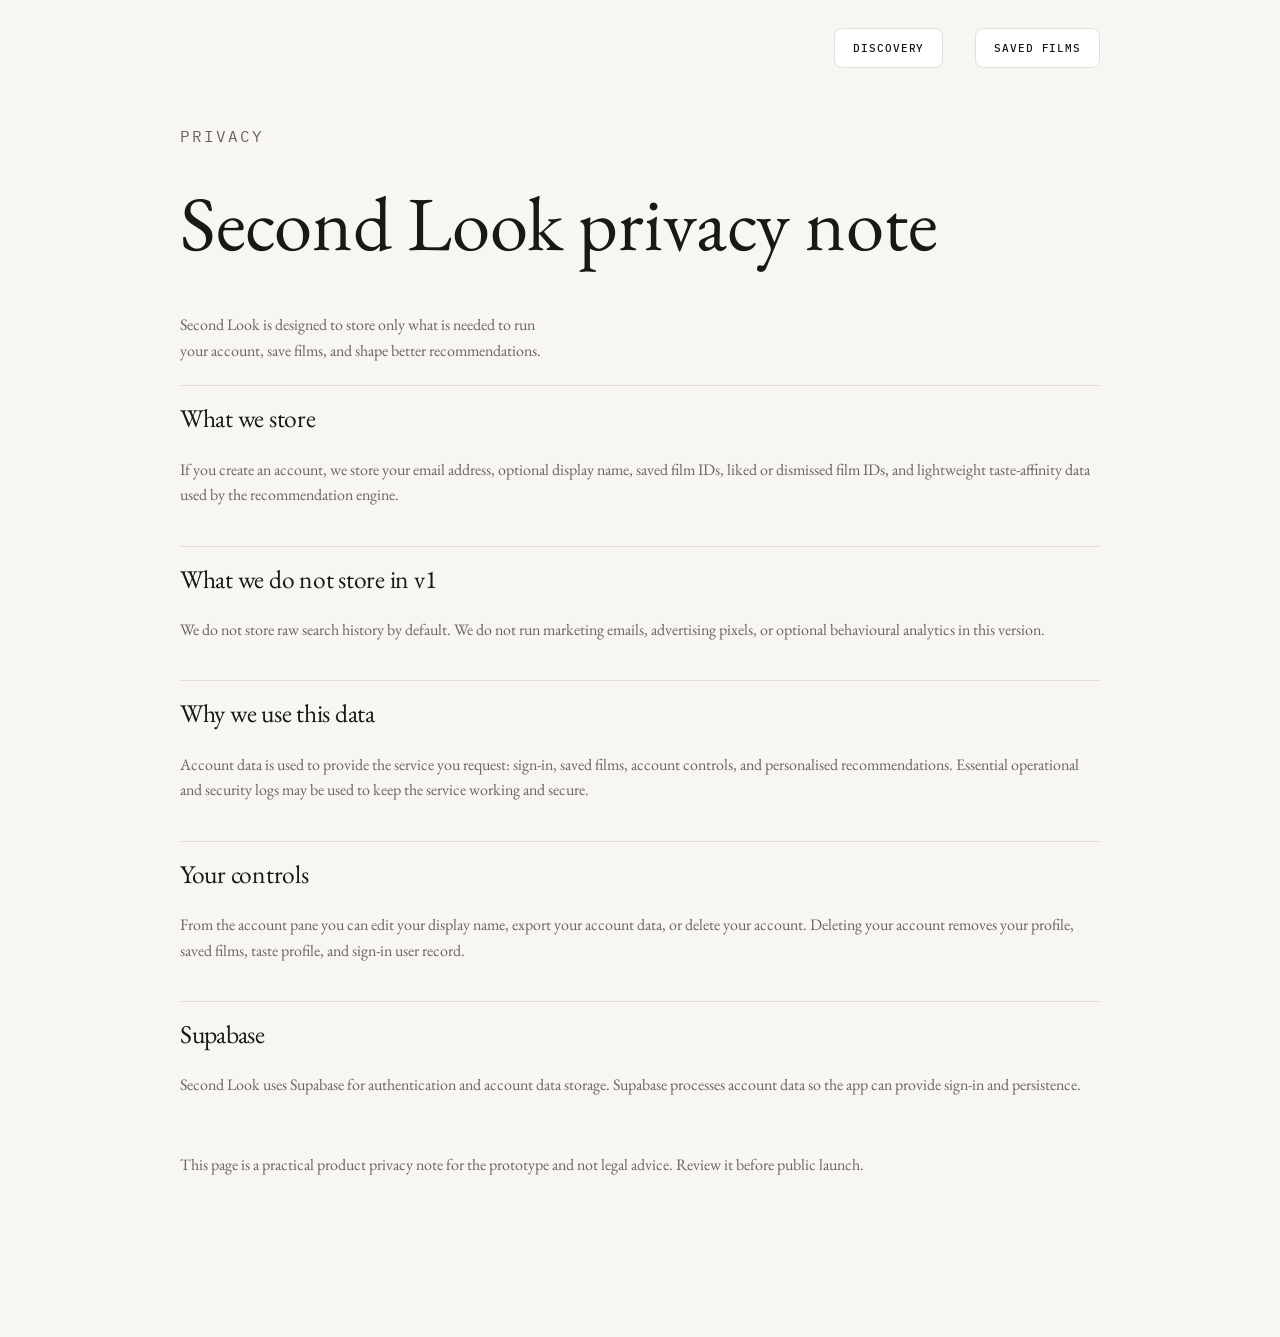
==== privacy.html @ 95a9d786 "Strengthen hero title contrast over dark rotating stills (Codex #12 P2) Dark stills (e.g. akira_1280" ====
<!DOCTYPE html>
<html lang="en">
  <head>
    <meta charset="UTF-8" />
    <meta name="viewport" content="width=device-width, initial-scale=1.0" />
    <title>Privacy | Second Look</title>
    <link rel="preconnect" href="https://fonts.googleapis.com" />
    <link rel="preconnect" href="https://fonts.gstatic.com" crossorigin />
    <link
      href="https://fonts.googleapis.com/css2?family=EB+Garamond:ital,wght@0,400;0,500;1,400&family=IBM+Plex+Mono:wght@400;500;600&display=swap"
      rel="stylesheet"
    />
    <link rel="stylesheet" href="./styles.css?v=53" />
  </head>
  <body class="privacy-page">
    <div class="page-shell privacy-page-shell">
      <nav class="app-topbar" aria-label="Navigation">
        <a class="privacy-link" href="./index.html">Discovery</a>
        <a class="privacy-link" href="./saved.html">Saved films</a>
      </nav>

      <main class="card privacy-card">
        <p class="eyebrow">Privacy</p>
        <h1>Second Look privacy note</h1>
        <p class="hero-text">
          Second Look is designed to store only what is needed to run your account, save films, and shape better recommendations.
        </p>

        <section>
          <h2>What we store</h2>
          <p>
            If you create an account, we store your email address, optional display name, saved film IDs, liked or dismissed film IDs, and lightweight taste-affinity data used by the recommendation engine.
          </p>
        </section>

        <section>
          <h2>What we do not store in v1</h2>
          <p>
            We do not store raw search history by default. We do not run marketing emails, advertising pixels, or optional behavioural analytics in this version.
          </p>
        </section>

        <section>
          <h2>Why we use this data</h2>
          <p>
            Account data is used to provide the service you request: sign-in, saved films, account controls, and personalised recommendations. Essential operational and security logs may be used to keep the service working and secure.
          </p>
        </section>

        <section>
          <h2>Your controls</h2>
          <p>
            From the account pane you can edit your display name, export your account data, or delete your account. Deleting your account removes your profile, saved films, taste profile, and sign-in user record.
          </p>
        </section>

        <section>
          <h2>Supabase</h2>
          <p>
            Second Look uses Supabase for authentication and account data storage. Supabase processes account data so the app can provide sign-in and persistence.
          </p>
        </section>

        <p class="account-privacy-copy">
          This page is a practical product privacy note for the prototype and not legal advice. Review it before public launch.
        </p>
      </main>
    </div>
  </body>
</html>
---- styles.css ----
/* EB Garamond + IBM Plex Mono are loaded via <link> in each page <head>. */

/* Design system — editorial, image-led, print restraint (see DESIGN.md).
   The film image is the design; UI chrome is quiet scaffolding. */
:root {
  --bg: #f8f6f2;            /* warm off-white */
  --panel: #f8f6f2;         /* flattened toward bg — avoid card-in-card */
  --panel-dark: #1a1814;    /* dark typographic (no-poster) cards */
  --paper: #ffffff;         /* elevated surface, used sparingly */
  --surface: #ffffff;
  --ink: #1a1814;           /* near-black, warm undertone */
  --text: #6b6560;          /* secondary labels, descriptions */
  --muted: #9b928a;         /* mono metadata: director, year, runtime */
  --line: #e4e0d9;          /* hairline dividers only */
  --border: #e4e0d9;
  --accent: #1a1814;        /* no colour accent — posters are the palette */
  --accent-soft: #f1efea;
  --save: #1a1814;
  --save-soft: #f1efea;
  --save-ink: #1a1814;
  --display: "EB Garamond", Georgia, "Times New Roman", serif;
  --body: "EB Garamond", Georgia, "Times New Roman", serif;
  --mono: "IBM Plex Mono", "SFMono-Regular", "Courier New", monospace;
  --radius-lg: 4px;
  --radius-md: 4px;
  --radius-pill: 0px;
  --radius-card: 4px;
  --radius-input: 2px;
  --control-height: 46px;
  --control-height-compact: 38px;
  --control-padding-x: 18px;
  --space-xs: 8px;
  --space-sm: 16px;
  --space-md: 32px;
  --space-lg: 64px;
  --space-xl: 120px;
  --max-width: 1080px;
  --card-gap: 24px;
}

* {
  box-sizing: border-box;
}

html {
  scroll-behavior: smooth;
}

body {
  margin: 0;
  min-height: 100vh;
  font-family: var(--body);
  color: var(--ink);
  background: var(--bg);
  overflow-x: hidden;
}

a,
button,
input {
  font: inherit;
}

a,
button,
h1,
h2,
h3,
p,
.card-title,
.match-meta {
  overflow-wrap: anywhere;
}

button {
  cursor: pointer;
}

.page-shell {
  width: min(1440px, calc(100% - 48px));
  margin: 0 auto;
  padding: 20px 0 44px;
}

.app-topbar {
  display: flex;
  justify-content: flex-end;
  gap: 10px;
  align-items: center;
  margin-bottom: 14px;
}

.account-button,
.privacy-link {
  display: inline-flex;
  min-height: var(--control-height);
  align-items: center;
  justify-content: center;
  padding: 0 var(--control-padding-x);
  border: 1px solid var(--line);
  border-radius: var(--radius-pill);
  background: var(--paper);
  color: var(--ink);
  font-size: 0.84rem;
  font-weight: 800;
  line-height: 1;
  text-decoration: none;
}

.privacy-link {
  width: auto;
}

.account-button:hover,
.privacy-link:hover,
.account-button.is-authenticated {
  border-color: var(--accent);
  color: var(--accent);
}

.account-button:disabled,
button:disabled,
input:disabled {
  cursor: not-allowed;
  opacity: 0.58;
}

.onboarding-overlay,
.account-overlay {
  position: fixed;
  inset: 0;
  z-index: 30;
}

.account-overlay {
  z-index: 40;
}

.onboarding-backdrop,
.account-modal-backdrop {
  position: absolute;
  inset: 0;
  background: rgba(20, 20, 20, 0.35);
}

.onboarding-dialog,
.account-auth-dialog,
.account-pane {
  position: absolute;
  border: 1px solid var(--line);
  background: var(--panel);
  box-shadow: 0 24px 80px rgba(20, 20, 20, 0.22);
}

.onboarding-dialog {
  top: 50%;
  left: 50%;
  width: min(560px, calc(100% - 32px));
  transform: translate(-50%, -50%);
  padding: 28px;
  border-radius: var(--radius-lg);
}

.onboarding-dialog h2,
.account-auth-dialog h2,
.privacy-card h1 {
  margin: 0;
  font-size: clamp(2.4rem, 6vw, 4.8rem);
  line-height: 0.92;
  letter-spacing: 0;
}

.account-pane h2 {
  margin: 0;
  max-width: 100%;
  font-size: clamp(1.8rem, 7vw, 2.8rem);
  line-height: 1;
  letter-spacing: 0;
  overflow-wrap: anywhere;
}

.onboarding-dialog p,
.account-copy,
.account-pane__head p,
.account-privacy-copy,
.account-import-card p,
.privacy-card p {
  color: var(--text);
  font-size: 1rem;
  line-height: 1.6;
}

.onboarding-actions,
.account-inline-actions {
  display: flex;
  flex-wrap: wrap;
  gap: 12px;
  align-items: center;
  margin-top: 20px;
}

.overlay-close-button {
  position: absolute;
  top: 14px;
  right: 14px;
  display: grid;
  width: 38px;
  height: 38px;
  place-items: center;
  border: 1px solid var(--line);
  border-radius: 50%;
  background: var(--paper);
  color: var(--ink);
  font-size: 1.25rem;
  line-height: 1;
}

.account-auth-dialog {
  top: 50%;
  left: 50%;
  width: min(480px, calc(100% - 32px));
  transform: translate(-50%, -50%);
  padding: 28px;
  border-radius: var(--radius-lg);
}

.account-pane {
  top: 0;
  right: 0;
  display: flex;
  flex-direction: column;
  gap: 18px;
  width: min(420px, 100%);
  height: 100%;
  padding: 30px;
  overflow-y: auto;
}

.account-pane__head {
  display: grid;
  gap: 8px;
  padding-right: 34px;
}

.account-pane__actions,
.account-form {
  display: grid;
  gap: 10px;
}

.account-form label {
  display: grid;
  gap: 8px;
  color: var(--muted);
  font-family: var(--mono);
  font-size: 0.68rem;
  font-weight: 700;
  letter-spacing: 0.14em;
  text-transform: uppercase;
}

.account-form .ghost-button,
.account-pane__actions .card-link-button {
  width: 100%;
  min-height: 48px;
  justify-content: center;
}

.account-notice,
.account-setup-note,
.account-import-card {
  margin: 0;
  padding: 14px 16px;
  border: 1px solid var(--line);
  background: var(--paper);
  color: var(--text);
  line-height: 1.5;
}

.account-notice-error {
  border-color: #9f4527;
  color: #7a2414;
}

.danger-button {
  border-color: #9f4527;
  color: #7a2414;
}

.privacy-page-shell {
  max-width: 920px;
}

.privacy-card {
  display: grid;
  gap: 22px;
  background: var(--panel);
}

.privacy-card section {
  display: grid;
  gap: 8px;
  padding-top: 18px;
  border-top: 1px solid var(--line);
}

.privacy-card h2 {
  margin: 0;
  font-size: clamp(1.4rem, 2vw, 2rem);
}

.saved-page-shell {
  display: flex;
  flex-direction: column;
  gap: 18px;
}

.saved-page-header,
.saved-page-list-card {
  background: var(--panel);
}

.saved-page-header {
  display: flex;
  justify-content: space-between;
  gap: 24px;
  align-items: flex-start;
}

.saved-page .page-shell h1 {
  margin: 0;
  font-size: clamp(2.8rem, 8vw, 5.8rem);
}

.saved-page-header__copy {
  max-width: 58ch;
}

.saved-page-header__back {
  min-width: 180px;
  max-width: 220px;
}

.saved-page-main {
  display: block;
}

.saved-films-list-shell {
  min-height: 220px;
}

.saved-films-list {
  display: grid;
  gap: 12px;
}

.saved-film-row {
  border: 1px solid var(--line);
  background: var(--paper);
}

.saved-film-row__summary {
  display: flex;
  justify-content: space-between;
  gap: 18px;
  align-items: flex-start;
  padding: 16px 18px;
}

.saved-film-row__meta {
  min-width: 0;
}

.saved-film-row__title {
  font-size: clamp(1.15rem, 2vw, 1.5rem);
  line-height: 1;
}

.saved-film-row__subline {
  margin: 8px 0 0;
  color: var(--muted);
  font-family: var(--mono);
  font-size: 0.72rem;
  letter-spacing: 0.14em;
  text-transform: uppercase;
  line-height: 1.6;
}

.saved-film-row__actions {
  flex-shrink: 0;
  width: 160px;
}

.saved-film-row__toggle {
  min-height: 46px;
}

.saved-film-row__detail {
  display: grid;
  grid-template-columns: minmax(220px, 280px) minmax(0, 1fr);
  border-top: 1px solid var(--line);
}

.saved-film-row__detail .poster-block {
  aspect-ratio: auto;
  min-height: 100%;
}

.saved-film-row__detail .card-body {
  padding: 18px;
}

.saved-films-empty-state {
  display: grid;
  gap: 14px;
  text-align: left;
}

.saved-films-empty-state p {
  max-width: 40ch;
}

.saved-films-empty-state__link {
  max-width: 240px;
}

.text-button:hover {
  color: var(--accent);
}

.saved-sidebar-button {
  width: 100%;
  min-height: 46px;
}

.saved-sidebar-button.is-active {
  border-color: var(--accent);
  background: var(--accent-soft);
  color: var(--accent);
}

.saved-sidebar-summary {
  margin: 10px 0 0;
  color: var(--muted);
  font-size: 0.82rem;
  line-height: 1.6;
}

.hero {
  display: grid;
  grid-template-columns: minmax(0, 1.65fr) minmax(280px, 0.72fr);
  gap: 18px;
  align-items: stretch;
  margin: 0 0 18px;
}

.hero-copy,
.hero-panel,
.card,
.result-card,
.empty-state,
.search-result {
  border: 1px solid var(--line);
  border-radius: var(--radius-lg);
  box-shadow: none;
}

.hero-copy,
.hero-panel,
.card {
  background: var(--panel);
}

.hero-copy {
  display: flex;
  flex-direction: column;
  justify-content: space-between;
  min-height: 520px;
  padding: 28px;
  background:
    linear-gradient(180deg, rgba(236, 235, 230, 0.2), rgba(236, 235, 230, 0.88)),
    var(--hero-image, url("./assets/images/hero/header-film-still.jpg")),
    var(--panel);
  background-size: cover;
  background-position: center;
  background-repeat: no-repeat;
}

.eyebrow,
.panel-label,
.field-label,
.field-label-row,
.match-meta,
.expanded-stat-label,
.expanded-reason-label,
.criterion-subtitle,
.results-subtitle,
.section-heading p,
.empty-state p {
  font-family: var(--mono);
}

.eyebrow,
.panel-label {
  margin: 0 0 12px;
  font-size: 0.75rem;
  font-weight: 700;
  letter-spacing: 0.2em;
  text-transform: uppercase;
  color: var(--muted);
}

h1,
h2,
h3,
.card-title,
.empty-state h3 {
  margin: 0;
  font-family: var(--display);
  font-weight: 700;
  line-height: 0.9;
  letter-spacing: 0;
}

h1 {
  display: flex;
  flex-direction: column;
  gap: 0.02em;
  margin: 16px 0 0;
  font-size: clamp(5.2rem, 12vw, 11rem);
  text-transform: none;
}

.hero-indent {
  margin-left: 17vw;
  color: var(--ink);
}

.hero-text {
  max-width: 50ch;
  margin: 24px 0 0;
  font-size: 1.125rem;
  font-weight: 400;
  line-height: 1.5;
  color: var(--text);
}

.hero-links {
  display: flex;
  gap: 14px;
  margin-top: 28px;
  flex-wrap: wrap;
}

.hero-link {
  display: flex;
  flex-direction: column;
  gap: 6px;
  flex: 1 1 240px;
  min-width: 220px;
  padding: 16px 18px;
  border: 1px solid #ffffff;
  border-radius: 18px;
  background: #ffffff;
  color: #111111;
  text-decoration: none;
  transition:
    background-color 0.25s ease,
    border-color 0.25s ease,
    transform 0.25s ease;
}

.hero-link:hover {
  background: #f2f2f2;
  border-color: #f2f2f2;
  transform: translateY(-2px);
}

.hero-link__title {
  font-family: var(--display, var(--body));
  font-size: 1.02rem;
  font-weight: 700;
  letter-spacing: -0.01em;
  color: #111111;
}

.hero-link__hint {
  font-size: 0.82rem;
  line-height: 1.4;
  color: rgba(17, 17, 17, 0.66);
}

.browse-search {
  margin-bottom: 16px;
}

.browse-search__input {
  width: 100%;
  padding: 8px 12px;
  border: 1px solid var(--line);
  border-radius: var(--radius-pill);
  background: var(--paper);
  color: var(--ink);
  font-size: 0.9rem;
  font-family: var(--body);
  box-sizing: border-box;
}

.browse-search__input:focus {
  outline: none;
  border-color: var(--accent);
}

.hero-panel {
  display: flex;
  flex-direction: column;
  justify-content: space-between;
  padding: 24px;
  background: var(--panel-dark);
  border-color: var(--panel-dark);
  color: #ffffff;
}

.hero-panel .panel-label {
  color: rgba(255, 255, 255, 0.72);
}

.rotating-film-quote {
  margin: 0;
  max-width: 20ch;
  font-family: var(--body);
  font-size: 22px;
  font-weight: 300;
  line-height: 1.25;
  letter-spacing: 0;
  color: rgba(255, 255, 255, 0.9);
  opacity: 0;
  transition: opacity 1.2s linear;
}

.rotating-film-quote.is-visible {
  opacity: 1;
}

.quote-text,
.quote-film,
.quote-credit {
  display: block;
}

.quote-text {
  font-size: clamp(1.3rem, 2.2vw, 2.1rem);
  line-height: 1.15;
  letter-spacing: 0;
}

.quote-film {
  margin-top: 18px;
  font-size: 0.92rem;
  font-weight: 500;
  letter-spacing: 0;
  color: rgba(255, 255, 255, 0.92);
}

.quote-credit {
  margin-top: 4px;
  font-family: var(--mono);
  font-size: 0.72rem;
  font-weight: 500;
  letter-spacing: 0.14em;
  text-transform: uppercase;
  color: rgba(255, 255, 255, 0.64);
}

.home-flow {
  display: flex;
  flex-direction: column;
  gap: 24px;
}

.card {
  padding: 24px;
}

.controls.card {
  position: sticky;
  top: 16px;
}

.section-heading {
  margin-bottom: 0;
  padding-top: 8px;
}

.section-heading h2,
.results-head h2 {
  font-size: clamp(1.5rem, 2.4vw, 2.4rem);
  text-transform: none;
}

.results-head h2 {
  white-space: normal;
}

.section-heading p,
.results-subtitle,
.criterion-subtitle,
.empty-state p {
  margin: 10px 0 0;
  color: var(--muted);
  font-size: 0.82rem;
  line-height: 1.7;
}

.field-label,
.field-label-row {
  font-size: 0.75rem;
  font-weight: 700;
  letter-spacing: 0.2em;
  text-transform: uppercase;
  color: var(--muted);
}

.field-label-row {
  display: flex;
  justify-content: space-between;
  gap: 12px;
  align-items: center;
}

.taste-refine-section {
  display: flex;
  flex-direction: column;
  gap: 12px;
  padding: 16px 18px;
  background: rgba(236, 235, 230, 0.72);
}

.taste-refine-summary {
  display: flex;
  justify-content: space-between;
  gap: 18px;
  align-items: flex-start;
}

.taste-refine-summary {
  align-items: center;
}

.taste-refine-summary__copy {
  min-width: 0;
  max-width: 56ch;
}

.taste-refine-summary__copy h2 {
  font-size: clamp(1.3rem, 2vw, 2rem);
}

.taste-refine-summary__copy p {
  margin: 8px 0 0;
}

.taste-refine-summary .selected-seeds {
  flex: 1;
  margin: 0;
}

.taste-refine-panel {
  display: block;
  padding-top: 8px;
  border-top: 1px solid rgba(199, 199, 199, 0.72);
}

.search-area,
.director-area,
.bookmarks-area {
  margin-bottom: 24px;
}

.controls .director-area:last-of-type,
.controls .bookmarks-area:last-of-type {
  margin-bottom: 0;
}

.search-row {
  display: flex;
  gap: 12px;
  margin-top: 14px;
}

.director-area .field-label-row {
  margin-bottom: 12px;
}

input {
  width: 100%;
  padding: 16px 18px;
  border: 1px solid var(--line);
  border-radius: 0;
  background: var(--paper);
  color: var(--ink);
  font-size: 1rem;
}

input::placeholder {
  color: var(--muted);
}

input:focus {
  outline: none;
  border-color: var(--accent);
}

.ghost-button,
.text-button,
.search-result button,
.director-pill,
.card-link-button {
  transition:
    background-color 0.3s linear,
    border-color 0.3s linear,
    color 0.3s linear;
}

.ghost-button,
.search-result button,
.director-pill,
.card-link-button {
  display: inline-flex;
  min-height: var(--control-height);
  align-items: center;
  justify-content: center;
  padding: 0 var(--control-padding-x);
  border: 1px solid var(--line);
  border-radius: var(--radius-pill);
  background: var(--paper);
  color: var(--ink);
  line-height: 1;
  text-align: center;
  text-decoration: none;
  white-space: normal;
  text-wrap: balance;
}

.ghost-button {
  min-width: 132px;
  font-size: 0.92rem;
  font-weight: 800;
  text-transform: none;
}

.ghost-button:hover,
.search-result button:hover,
.director-pill:hover,
.card-link-button:hover {
  border-color: var(--accent);
  color: var(--accent);
}

.text-button {
  border: 0;
  padding: 0;
  background: transparent;
  color: var(--muted);
  font-size: 0.82rem;
  font-weight: 700;
  text-transform: none;
}

.search-results {
  display: grid;
  gap: 10px;
  margin-top: 14px;
}

.selected-seeds {
  margin-bottom: 12px;
}

.selected-seed-list {
  display: flex;
  flex-wrap: wrap;
  gap: 8px;
  margin-bottom: 0;
}

.selected-seed-chip {
  padding: 9px 12px;
  border: 1px solid var(--line);
  border-radius: var(--radius-pill);
  background: var(--paper);
  color: var(--ink);
  font-size: 0.8rem;
  font-weight: 700;
  text-transform: none;
}

.selected-seed-chip-secondary {
  color: var(--accent);
}

.selected-seed-chip-suggestion {
  background: rgba(245, 244, 240, 0.68);
  color: var(--text);
}

.selected-seed-empty {
  margin: 8px 0 0;
  color: var(--muted);
  font-size: 0.8rem;
  line-height: 1.5;
}

.search-result {
  display: flex;
  align-items: center;
  justify-content: space-between;
  gap: 16px;
  padding: 14px 16px;
  background: var(--paper);
}

.search-result strong,
.card-title {
  display: block;
}

.search-result strong {
  font-family: var(--display);
  font-size: 1.05rem;
  font-weight: 700;
  letter-spacing: 0;
  text-transform: none;
}

.match-meta {
  margin-top: 4px;
  font-size: 0.72rem;
  letter-spacing: 0.12em;
  text-transform: uppercase;
  color: var(--muted);
}

.search-result button {
  min-height: var(--control-height-compact);
  padding: 0 14px;
  font-size: 0.84rem;
  font-weight: 800;
  text-transform: none;
}

.director-list,
.card-actions {
  display: flex;
  flex-wrap: wrap;
  gap: 10px;
}

.discovery-bookmarks {
  display: grid;
  gap: 10px;
  min-width: 190px;
}

.discovery-bookmarks__empty {
  padding: 14px 16px;
  border: 1px solid var(--line);
  background: var(--paper);
  color: var(--muted);
  font-size: 0.8rem;
  line-height: 1.6;
}

.discovery-bookmark-pill {
  width: 100%;
  display: flex;
  justify-content: space-between;
  gap: 12px;
  align-items: baseline;
  padding: 14px 16px;
  border: 1px solid var(--line);
  background: var(--paper);
  color: var(--ink);
  text-align: left;
  transition:
    background-color 0.25s linear,
    border-color 0.25s linear,
    color 0.25s linear;
}

.discovery-bookmark-pill:hover {
  border-color: var(--accent);
  color: var(--accent);
}

.discovery-bookmark-pill__title {
  font-family: var(--display);
  font-size: 1rem;
  font-weight: 700;
  letter-spacing: 0;
}

.discovery-bookmark-pill__meta {
  font-family: var(--mono);
  font-size: 0.68rem;
  font-weight: 700;
  letter-spacing: 0.14em;
  text-transform: uppercase;
}

.director-pill {
  min-height: var(--control-height);
  padding: 0 14px;
  font-size: 0.92rem;
  font-weight: 700;
  text-transform: none;
}

.director-pill.active {
  border-color: var(--accent);
  background: var(--accent-soft);
  color: var(--accent);
}

.results {
  display: flex;
  flex-direction: column;
  gap: 22px;
}

.recommendations-section {
  background: var(--panel);
}

.results-head {
  display: flex;
  justify-content: space-between;
  gap: 24px;
  align-items: flex-start;
  padding-top: 0;
}

.browse-layout {
  display: grid;
  grid-template-columns: minmax(240px, 300px) minmax(0, 1fr);
  gap: 22px;
  align-items: start;
}

.browse-filters {
  display: flex;
  flex-direction: column;
  gap: 18px;
  padding: 20px;
  border: 1px solid var(--line);
  border-radius: var(--radius-lg);
  background:
    radial-gradient(circle at top left, rgba(159, 69, 39, 0.08), transparent 34%),
    var(--paper);
}

.browse-filters__head {
  display: flex;
  justify-content: space-between;
  gap: 16px;
  align-items: flex-start;
}

.browse-filters__head h3 {
  font-size: clamp(1.6rem, 2.4vw, 2.3rem);
  text-transform: none;
}

.browse-filters__summary {
  margin: 0;
  color: var(--text);
  font-size: 0.84rem;
  line-height: 1.6;
}

.browse-facets {
  display: grid;
  gap: 18px;
}

.browse-facet {
  display: grid;
  gap: 8px;
}

.browse-facet__label {
  color: var(--muted);
  font-family: var(--mono);
  font-size: 0.68rem;
  font-weight: 700;
  letter-spacing: 0.14em;
  text-transform: uppercase;
}

.browse-facet__options {
  display: flex;
  flex-wrap: wrap;
  gap: 6px;
}

.browse-facet__chip {
  padding: 5px 12px;
  border: 1px solid var(--line);
  border-radius: var(--radius-pill);
  background: var(--paper);
  color: var(--ink);
  font-family: var(--body);
  font-size: 0.8rem;
  font-weight: 600;
  cursor: pointer;
  transition:
    background-color 0.2s ease,
    border-color 0.2s ease,
    color 0.2s ease;
}

.browse-facet__chip:hover {
  border-color: var(--accent);
  color: var(--accent);
}

.browse-facet__chip.is-active {
  border-color: var(--accent);
  background: var(--accent);
  color: var(--paper);
}

.browse-facet__chip.is-disabled,
.browse-facet__chip:disabled {
  opacity: 0.32;
  cursor: not-allowed;
  border-color: var(--line);
  color: var(--muted);
  background: transparent;
}

.browse-facet__chip.is-disabled:hover,
.browse-facet__chip:disabled:hover {
  border-color: var(--line);
  color: var(--muted);
  background: transparent;
}

.browse-facet__empty {
  margin: 0;
  color: var(--muted);
  font-size: 0.78rem;
  font-style: italic;
}

.browse-results {
  display: flex;
  flex-direction: column;
  gap: 18px;
  min-width: 0;
}

.browse-results__grid {
  grid-template-columns: repeat(4, minmax(0, 1fr));
  gap: 14px;
}

.browse-film-card .poster-block {
  aspect-ratio: 2 / 3;
}

.browse-film-card .card-body {
  gap: 6px;
  padding: 10px 10px 12px;
}

.browse-film-card .card-title {
  font-size: clamp(0.92rem, 1vw, 1.05rem);
  line-height: 1.1;
}

.browse-film-card .match-meta {
  margin-top: 0;
  font-size: 0.62rem;
  letter-spacing: 0.1em;
}

.browse-film-card .discovery-card__rationale {
  font-size: 0.72rem;
  line-height: 1.4;
  -webkit-line-clamp: 1;
}

.browse-film-card .film-actions {
  grid-template-columns: 1fr 1fr;
  gap: 6px;
}

.browse-film-card .film-actions .card-link-button {
  min-height: var(--control-height-compact);
  min-width: 0;
  padding: 0 8px;
  font-size: 0.72rem;
}

.browse-film-card .film-actions .discovery-dismiss-button {
  min-width: 0;
}

.browse-film-card .film-screening-preview {
  gap: 4px;
  margin-top: 0;
  padding: 8px;
}

.browse-film-card .screening-meta {
  font-size: 0.72rem;
  line-height: 1.35;
}

.browse-film-card .card-detail-toggle {
  font-size: 0.72rem;
}

.results-subtitle {
  max-width: 36ch;
}

.criterion-section {
  display: flex;
  flex-direction: column;
  gap: 16px;
}

.criterion-divider {
  height: 1px;
  background: var(--line);
}

.criterion-head {
  display: flex;
  justify-content: space-between;
  gap: 24px;
  align-items: flex-end;
}

.criterion-head h3 {
  font-size: clamp(2.2rem, 3vw, 3.2rem);
  text-transform: none;
}

.results-grid {
  display: grid;
  grid-template-columns: repeat(auto-fill, minmax(270px, 1fr));
  gap: 24px;
}

/* --- Taste search ("films you love") --- */
.taste-search__sub {
  max-width: 60ch;
  margin: 4px 0 18px;
  color: var(--text);
  font-size: 0.98rem;
}
.taste-search__input {
  width: 100%;
  max-width: 640px;
  padding: 13px 16px;
  font-size: 1rem;
  border-radius: 14px;
  border: 1px solid var(--line);
  background: var(--paper);
  color: var(--ink);
}
.taste-search__input:focus {
  outline: none;
  border-color: var(--accent);
}
.taste-search__results {
  display: grid;
  gap: 6px;
  max-width: 640px;
  margin-top: 8px;
}
.taste-result {
  display: flex;
  flex-direction: column;
  align-items: flex-start;
  gap: 2px;
  padding: 10px 14px;
  border: 1px solid var(--line);
  border-radius: 12px;
  background: var(--paper);
  cursor: pointer;
  text-align: left;
  transition: border-color 0.15s, background 0.15s;
}
.taste-result:hover {
  border-color: var(--accent);
  background: var(--accent-soft);
}
.taste-result__title {
  font-weight: 700;
  color: var(--ink);
}
.taste-result__meta {
  font-size: 0.82rem;
  color: var(--muted);
}
.taste-search__muted {
  color: var(--muted);
  font-size: 0.88rem;
  margin: 8px 2px;
}
.taste-picks {
  display: flex;
  flex-wrap: wrap;
  gap: 8px;
  margin: 18px 0 6px;
}
.taste-chip {
  display: inline-flex;
  align-items: center;
  gap: 8px;
  padding: 7px 14px;
  border-radius: var(--radius-pill);
  background: var(--save);
  color: #fff;
  font-weight: 600;
  font-size: 0.9rem;
}
.taste-chip--ghost {
  background: transparent;
  color: var(--muted);
  border: 1px dashed var(--line);
  font-weight: 500;
}
.taste-chip__x {
  border: 0;
  background: transparent;
  color: #fff;
  cursor: pointer;
  font-size: 1.1rem;
  line-height: 1;
  padding: 0;
}
.taste-search__generate {
  margin-top: 16px;
}
.taste-recs-head {
  font-family: var(--mono);
  font-size: 0.72rem;
  letter-spacing: 0.14em;
  text-transform: uppercase;
  color: var(--muted);
  font-weight: 700;
  margin: 22px 0 0;
}
.taste-recs:not(:empty) {
  margin-top: 16px;
}

.results-grid-span {
  grid-column: 1 / -1;
}

.saved-results-empty-state {
  min-height: 220px;
}

.taste-quiz-shell,
.recommendation-empty-shell,
.discovery-shell {
  display: flex;
  flex-direction: column;
  gap: 20px;
  padding: 22px;
  border: 1px solid var(--line);
  border-radius: var(--radius-lg);
  background: var(--paper);
}

.taste-quiz-intro h3,
.recommendation-empty-shell h3,
.discovery-shell__head h3 {
  font-size: clamp(2rem, 3vw, 3rem);
  text-transform: none;
}

.taste-quiz-list {
  display: grid;
  gap: 14px;
}

.taste-card-swap-layout {
  display: grid;
  grid-template-columns: minmax(180px, 0.62fr) minmax(320px, 1fr);
  gap: 24px;
  align-items: center;
  min-height: 360px;
}

.taste-card-swap-copy {
  display: flex;
  flex-direction: column;
  justify-content: center;
  min-height: 260px;
  padding: 22px;
  border: 1px solid var(--line);
  border-radius: var(--radius-lg);
  background:
    radial-gradient(circle at 20% 15%, rgba(159, 69, 39, 0.16), transparent 32%),
    linear-gradient(145deg, #f7f0df 0%, #e7e2d6 100%);
}

.taste-card-swap-copy h4 {
  margin: 0 0 10px;
  font-size: clamp(1.5rem, 2.6vw, 2.4rem);
  line-height: 0.98;
  text-transform: none;
}

.taste-card-swap-copy p:last-child,
.taste-card-swap-note {
  margin: 0;
  color: var(--text);
  font-size: 0.88rem;
  line-height: 1.6;
}

.taste-card-swap {
  display: flex;
  flex-direction: column;
  gap: 14px;
  min-width: 0;
}

.taste-card-swap-stage {
  position: relative;
  min-height: 300px;
  perspective: 1200px;
  transform-style: preserve-3d;
}

.taste-swap-card {
  position: absolute;
  top: 50%;
  left: 50%;
  z-index: 1;
  display: flex;
  flex-direction: column;
  justify-content: center;
  width: min(calc(100% - 78px), 560px);
  min-height: 235px;
  border-radius: 26px;
  box-shadow: 0 28px 70px rgba(28, 24, 18, 0.18);
  opacity: 0;
  pointer-events: none;
  transform: translate(calc(-50% + 84px), calc(-50% - 72px)) scale(0.88) rotate(8deg) skewY(4deg);
  transition:
    opacity 0.32s ease,
    transform 0.48s cubic-bezier(0.22, 1, 0.36, 1),
    box-shadow 0.32s ease;
  will-change: transform, opacity;
}

.taste-swap-card.is-active {
  z-index: 4;
  opacity: 1;
  pointer-events: auto;
  transform: translate(-50%, -50%) scale(1) rotate(-1deg) skewY(0deg);
}

.taste-swap-card.is-next {
  z-index: 3;
  opacity: 0.78;
  transform: translate(calc(-50% + 38px), calc(-50% - 28px)) scale(0.96) rotate(2deg) skewY(2deg);
}

.taste-swap-card.is-third {
  z-index: 2;
  opacity: 0.46;
  transform: translate(calc(-50% + 72px), calc(-50% - 54px)) scale(0.92) rotate(5deg) skewY(3deg);
}

.taste-swap-card.is-hidden {
  opacity: 0;
}

.taste-swap-card-complete {
  background:
    radial-gradient(circle at 85% 10%, rgba(159, 69, 39, 0.18), transparent 30%),
    #efeee8;
}

.taste-card-swap-controls {
  display: flex;
  justify-content: flex-end;
}

.taste-quiz-question {
  padding: 16px;
  border: 1px solid var(--line);
  background: #efeee8;
}

.taste-quiz-question__head {
  display: flex;
  align-items: baseline;
  gap: 12px;
  margin-bottom: 12px;
}

.taste-quiz-question__count {
  font-family: var(--mono);
  font-size: 0.7rem;
  font-weight: 700;
  letter-spacing: 0.18em;
  text-transform: uppercase;
  color: var(--accent);
}

.taste-quiz-question h4 {
  font-size: 1.2rem;
  line-height: 1.1;
}

.taste-quiz-answers {
  display: flex;
  flex-wrap: wrap;
  gap: 10px;
}

.taste-quiz-answer {
  border: 1px solid var(--line);
  border-radius: var(--radius-pill);
  background: var(--paper);
  padding: 11px 14px;
  color: var(--ink);
  font-size: 0.88rem;
  font-weight: 700;
  transition:
    background-color 0.25s linear,
    border-color 0.25s linear,
    color 0.25s linear;
}

.taste-quiz-answer:hover,
.taste-quiz-answer.is-selected {
  border-color: var(--accent);
  background: var(--accent-soft);
  color: var(--accent);
}

.taste-quiz-footer,
.discovery-shell__footer,
.discovery-shell__head {
  display: flex;
  justify-content: space-between;
  align-items: flex-start;
  gap: 18px;
}

.taste-quiz-footer__copy,
.discovery-shell__summary,
.discovery-card__rationale {
  margin: 0;
  color: var(--text);
  font-size: 0.84rem;
  line-height: 1.6;
}

.taste-quiz-submit[disabled] {
  cursor: not-allowed;
  opacity: 0.45;
}

.discovery-grid-cards {
  display: grid;
  grid-template-columns: repeat(3, minmax(0, 1fr));
  gap: 16px;
}

.recommendation-stack {
  grid-template-columns: repeat(3, minmax(0, 1fr));
}

.discovery-card__meta {
  display: flex;
  flex-direction: column;
  gap: 8px;
}

.discovery-card__meta .match-meta {
  margin-top: 0;
}

.discovery-card__rationale {
  min-height: 0;
}

.film-card .discovery-card__rationale {
  display: -webkit-box;
  overflow: hidden;
  -webkit-box-orient: vertical;
  -webkit-line-clamp: 2;
}

.browse-film-card .card-detail-toggle {
  margin-top: 0;
}

.browse-card-links {
  display: flex;
  flex-wrap: wrap;
  gap: 14px;
  align-items: center;
  margin-top: 6px;
}

.discovery-action-button.is-active {
  border-color: var(--accent);
  background: var(--accent-soft);
  color: var(--accent);
}

.discovery-dismiss-button.is-active {
  border-color: var(--line);
  background: #ece7e0;
  color: var(--text);
}

.discovery-card-dismissed {
  opacity: 0.8;
}

.result-card {
  display: flex;
  flex-direction: column;
  overflow: hidden;
  background: var(--paper);
  min-height: 100%;
}

.result-card-expanded {
  grid-column: 1 / -1;
  display: grid;
  grid-template-columns: minmax(0, 1fr) minmax(320px, 420px);
  align-items: stretch;
}

.poster-block {
  position: relative;
  aspect-ratio: 4 / 5;
  overflow: hidden;
  background: #d7d7d1;
}

.result-card-expanded .poster-block {
  grid-column: 2;
  grid-row: 1;
  display: flex;
  align-items: center;
  justify-content: center;
  aspect-ratio: auto;
  min-height: 100%;
  padding: 0;
}

.poster-image {
  width: 100%;
  height: 100%;
  display: block;
  object-fit: cover;
}

.poster-monogram {
  display: flex;
  width: 100%;
  height: 100%;
  align-items: flex-end;
  padding: 18px;
  background: #d3d1cb;
  color: var(--accent);
  font-family: var(--display);
  font-size: clamp(2.4rem, 5vw, 4.2rem);
  font-weight: 800;
  letter-spacing: 0;
}

.card-body {
  display: flex;
  flex: 1;
  flex-direction: column;
  gap: 10px;
  min-width: 0;
  padding: 14px 14px 16px;
}

.result-card-expanded .card-body {
  grid-column: 1;
  grid-row: 1;
  padding: 18px 18px 20px;
}

.card-title {
  font-size: clamp(1.35rem, 2vw, 1.9rem);
  font-weight: 700;
  line-height: 1;
  text-transform: none;
}

.card-title-link {
  color: inherit;
  text-decoration: none;
}

.card-title-link:hover {
  color: var(--accent);
  text-decoration: underline;
  text-underline-offset: 0.12em;
}

.card-actions {
  margin-top: auto;
  flex-direction: column;
}

.film-actions {
  display: grid;
  grid-template-columns: minmax(0, 1fr) auto;
  gap: 10px;
  margin-top: auto;
}

.film-actions .card-link-button {
  width: auto;
  min-height: var(--control-height);
}

.film-actions .discovery-dismiss-button {
  min-width: 112px;
  background: transparent;
  color: var(--muted);
}

.card-detail-toggle {
  align-self: flex-start;
  margin-top: 2px;
}

.film-screening-preview {
  display: grid;
  gap: 8px;
  margin-top: 2px;
  padding: 12px;
  border: 1px solid rgba(19, 81, 170, 0.28);
  background: var(--accent-soft);
}

.screening-kicker,
.screening-meta {
  margin: 0;
}

.screening-kicker {
  color: var(--accent);
  font-family: var(--mono);
  font-size: 0.68rem;
  font-weight: 800;
  letter-spacing: 0.16em;
  text-transform: uppercase;
}

.screening-meta {
  color: var(--ink);
  font-size: 0.86rem;
  font-weight: 700;
  line-height: 1.45;
}

.screening-book-button {
  min-height: 42px;
}

.result-card-expanded .card-actions {
  align-items: stretch;
}

.card-link-button {
  width: 100%;
  min-height: var(--control-height);
  padding: 0 var(--control-padding-x);
  font-size: 0.88rem;
  font-weight: 800;
  letter-spacing: 0;
  text-transform: none;
}

.result-card-expanded .card-link-button {
  width: 100%;
  min-height: var(--control-height);
}

.card-link-button-secondary {
  color: var(--accent);
}

.card-link-button-tertiary {
  background: var(--paper);
}

.film-actions .save-action-button {
  border-color: var(--save);
  background: var(--save);
  color: #fff;
}

.film-actions .save-action-button.is-active {
  border-color: rgba(15, 77, 44, 0.45);
  background: var(--save-soft);
  color: var(--save-ink);
}

.screening-book-button {
  background: var(--accent);
  color: #fff;
}

.card-expanded-panel {
  margin-top: 14px;
  padding-top: 14px;
  border-top: 1px solid var(--line);
}

.expanded-stats {
  display: flex;
  flex-wrap: wrap;
  gap: 16px;
  margin-bottom: 14px;
}

/* Rating block links out to Letterboxd */
a.expanded-stats-link {
  text-decoration: none;
  color: inherit;
  border-radius: var(--radius-md);
  transition: opacity 0.2s ease;
}
a.expanded-stats-link:hover {
  opacity: 0.72;
}
a.expanded-stats-link:hover .expanded-stat-label {
  color: var(--accent);
}
a.expanded-stats-link:hover strong {
  text-decoration: underline;
}

/* Prominent "See more" toggle on film cards */
.card-detail-toggle--prominent {
  display: inline-block;
  margin-top: 4px;
  padding: 8px 18px;
  border: 1px solid var(--line);
  border-radius: var(--radius-pill);
  background: var(--paper);
  color: var(--ink);
  font-family: var(--body);
  font-weight: 700;
  font-size: 0.86rem;
  cursor: pointer;
  transition: border-color 0.2s ease, color 0.2s ease, background 0.2s ease;
}
.card-detail-toggle--prominent:hover {
  border-color: var(--accent);
  background: var(--accent-soft);
  color: var(--accent);
}

.expanded-stat {
  min-width: 180px;
}

.expanded-stat-label {
  display: block;
  margin-bottom: 4px;
  font-size: 0.7rem;
  font-weight: 700;
  letter-spacing: 0.18em;
  text-transform: uppercase;
  color: var(--muted);
}

.expanded-stat strong {
  font-family: var(--display);
  font-size: 1.15rem;
  font-weight: 700;
}

.expanded-reason {
  margin-bottom: 14px;
}

.expanded-availability {
  display: flex;
  flex-direction: column;
  gap: 12px;
  margin-bottom: 14px;
}

.availability-group {
  display: flex;
  flex-direction: column;
  gap: 8px;
}

.availability-label {
  display: block;
  color: var(--accent);
  font-size: 0.72rem;
  font-weight: 700;
  letter-spacing: 0.18em;
  text-transform: uppercase;
}

.availability-links {
  display: flex;
  flex-wrap: wrap;
  gap: 8px;
}

.availability-chip,
.availability-link-listing {
  display: inline-flex;
  align-items: center;
  min-height: 38px;
  padding: 8px 12px;
  border: 1px solid var(--line);
  border-radius: var(--radius-pill);
  background: var(--paper);
  color: var(--ink);
  text-decoration: none;
  font-size: 0.78rem;
  font-weight: 700;
  line-height: 1.35;
}

.availability-chip-muted {
  color: var(--muted);
}

.availability-link-listing {
  width: 100%;
  justify-content: flex-start;
}

.availability-chip:hover,
.availability-link-listing:hover {
  border-color: var(--accent);
  color: var(--accent);
}

.expanded-reason-label {
  display: block;
  margin-bottom: 6px;
  color: var(--accent);
  font-size: 0.72rem;
  font-weight: 700;
  letter-spacing: 0.18em;
  text-transform: uppercase;
}

.expanded-reason-copy,
.expanded-copy {
  margin: 0;
  color: var(--text);
  font-size: 13px;
  line-height: 1.55;
}

.result-card-expanded .poster-image {
  object-fit: cover;
}

.empty-state {
  padding: 26px;
  background: var(--paper);
}

.recommendations-empty-state {
  display: flex;
  align-items: center;
  justify-content: center;
  min-height: 280px;
  text-align: center;
}

.recommendations-empty-state p {
  max-width: 34ch;
  margin: 0;
  color: var(--text);
  font-size: 12px;
  line-height: 1.7;
}

.browse-empty-state {
  flex-direction: column;
  align-items: flex-start;
  justify-content: center;
  text-align: left;
  gap: 16px;
}

.browse-empty-state h3 {
  margin-bottom: 0;
}

.browse-empty-state p {
  max-width: 46ch;
}

.search-empty-state h3,
.search-empty-state p {
  font-size: 0.82rem;
  line-height: 1.7;
}

.empty-state h3 {
  margin-bottom: 10px;
  font-family: var(--body);
  font-size: 1.125rem;
  font-weight: 400;
  line-height: 1.5;
  letter-spacing: 0;
  text-transform: none;
  color: var(--text);
}

.calendar-preview-section {
  background:
    radial-gradient(circle at top right, rgba(53, 102, 87, 0.35), transparent 35%),
    linear-gradient(180deg, #17352f 0%, #132c27 100%);
  padding: 24px;
  border-color: rgba(19, 44, 39, 0.92);
}

.cinema-showtimes {
  overflow: hidden;
  color: #f7f8f5;
}

.cinema-showtimes__head {
  display: flex;
  justify-content: space-between;
  gap: 20px;
  align-items: flex-start;
  margin-bottom: 20px;
}

.cinema-showtimes__head h2 {
  color: #ffffff;
  font-size: clamp(1.65rem, 2.7vw, 2.6rem);
}

.cinema-showtimes__head-tools {
  display: flex;
  align-items: center;
  gap: 12px;
  flex-shrink: 0;
}

.cinema-showtimes__month {
  margin: 0;
  color: rgba(255, 255, 255, 0.78);
  font-family: var(--display);
  font-size: 1.05rem;
  font-weight: 700;
  letter-spacing: 0;
}

.cinema-showtimes__today {
  min-width: 92px;
  min-height: 42px;
  padding: 0 16px;
  border: 1px solid rgba(255, 255, 255, 0.18);
  border-radius: var(--radius-pill);
  background: rgba(255, 255, 255, 0.08);
  color: #ffffff;
  font-weight: 700;
  transition:
    background-color 0.25s linear,
    border-color 0.25s linear,
    color 0.25s linear;
}

.cinema-showtimes__today:hover,
.cinema-showtimes__today.is-active {
  border-color: #d4e7df;
  background: #d4e7df;
  color: #17352f;
}

.cinema-showtimes__intro {
  margin: 10px 0 0;
  max-width: 48ch;
  color: rgba(255, 255, 255, 0.72);
  font-size: 0.82rem;
  line-height: 1.6;
}

.cinema-showtimes__updated {
  margin: 10px 0 0;
  font-family: var(--mono);
  color: rgba(255, 255, 255, 0.54);
  font-size: 0.78rem;
  letter-spacing: 0.12em;
  text-transform: uppercase;
}

.cinema-showtimes__filters {
  display: grid;
  grid-template-columns: minmax(0, 260px);
  gap: 10px;
  margin-bottom: 18px;
}

.cinema-showtimes__filter {
  display: grid;
  gap: 6px;
}

.cinema-showtimes__filter-label {
  font-family: var(--mono);
  font-size: 0.68rem;
  font-weight: 700;
  letter-spacing: 0.14em;
  text-transform: uppercase;
  color: rgba(255, 255, 255, 0.64);
}

.cinema-showtimes__filter-select {
  width: 100%;
  min-height: 46px;
  padding: 0 14px;
  border: 1px solid rgba(255, 255, 255, 0.16);
  border-radius: var(--radius-pill);
  background: rgba(255, 255, 255, 0.95);
  color: #17352f;
  appearance: none;
}

.cinema-showtimes__calendar {
  display: grid;
  grid-template-columns: repeat(7, minmax(0, 1fr));
  gap: 10px;
  margin-bottom: 18px;
  padding-bottom: 4px;
}

.cinema-week-day {
  display: flex;
  flex-direction: column;
  min-height: 0;
  padding: 6px 8px;
  border: 1px solid rgba(255, 255, 255, 0.12);
  border-radius: 12px;
  background: rgba(255, 255, 255, 0.05);
  transition:
    background-color 0.25s linear,
    border-color 0.25s linear,
    transform 0.25s ease;
}

.cinema-week-day:hover {
  border-color: rgba(212, 231, 223, 0.36);
  background: rgba(255, 255, 255, 0.09);
}

.cinema-week-day.is-active {
  border-color: var(--accent, rgba(212, 231, 223, 0.7));
  background: rgba(212, 231, 223, 0.16);
}

@media (max-width: 720px) {
  .cinema-showtimes__calendar {
    grid-template-columns: repeat(7, minmax(96px, 1fr));
    overflow-x: auto;
  }
}

.cinema-week-day__button {
  display: flex;
  min-height: 100%;
  flex-direction: column;
  justify-content: flex-start;
  padding: 0;
  border: 0;
  background: transparent;
  color: inherit;
  text-align: left;
  cursor: pointer;
}

.cinema-week-day__label,
.cinema-week-day__month,
.cinema-week-day__count {
  font-family: var(--mono);
  font-size: 0.6rem;
  font-weight: 700;
  letter-spacing: 0.12em;
  text-transform: uppercase;
}

.cinema-week-day__label {
  color: rgba(255, 255, 255, 0.58);
}

.cinema-week-day__number {
  display: block;
  margin-top: 2px;
  font-family: var(--display);
  font-size: clamp(1.05rem, 1.35vw, 1.25rem);
  font-weight: 700;
  letter-spacing: -0.03em;
  line-height: 1;
  color: #ffffff;
}

.cinema-week-day__month {
  display: block;
  margin-top: 2px;
  color: rgba(255, 255, 255, 0.46);
}

.cinema-week-day__count {
  display: block;
  margin-top: 5px;
  color: rgba(255, 255, 255, 0.72);
}

.cinema-week-day__summary {
  display: block;
  margin-top: 2px;
  font-size: 0.56rem;
  color: rgba(255, 255, 255, 0.42);
}

.cinema-showtimes__list-head {
  display: flex;
  justify-content: space-between;
  gap: 12px;
  align-items: center;
  margin-bottom: 14px;
}

.cinema-showtimes__selection {
  margin: 0;
  color: rgba(255, 255, 255, 0.88);
  font-family: var(--mono);
  font-size: 0.72rem;
  font-weight: 700;
  letter-spacing: 0.14em;
  text-transform: uppercase;
}

.cinema-showtimes__clear-film {
  color: rgba(255, 255, 255, 0.78);
}

.cinema-showtimes__list {
  display: grid;
  grid-template-columns: repeat(3, minmax(0, 1fr));
  gap: 16px;
}

.cinema-showtimes-card {
  display: flex;
  flex-direction: column;
  overflow: hidden;
  min-height: 318px;
  border: 1px solid rgba(199, 199, 199, 0.88);
  border-radius: 32px;
  background: #f4f2ee;
}

.cinema-showtimes-card__body {
  display: flex;
  flex: 1;
  flex-direction: column;
  padding: 18px;
}

.cinema-showtimes-card__header {
  display: grid;
  grid-template-columns: 76px minmax(0, 1fr);
  gap: 14px;
  align-items: start;
  flex: 1;
}

.cinema-showtimes-card__meta {
  display: flex;
  flex: 1;
  flex-direction: column;
  min-width: 0;
  text-align: left;
}

.cinema-showtimes-card__logo {
  display: flex;
  align-items: center;
  justify-content: center;
  width: 76px;
  height: 76px;
  padding: 8px;
  border: 1px solid var(--line);
  border-radius: 22px;
  background: #fbfaf7;
}

.cinema-showtimes-card__logo-fallback {
  color: #17352f;
  font-family: var(--mono);
  font-size: 1rem;
  font-weight: 700;
  letter-spacing: 0.14em;
  text-transform: uppercase;
}

.cinema-showtimes-card__logo img {
  display: block;
  width: 100%;
  height: 100%;
  object-fit: contain;
}

.cinema-showtimes-card__cinema-name {
  margin: 8px 0 0;
  color: #767676;
  font-size: 0.74rem;
  letter-spacing: 0.2em;
}

.cinema-showtimes-card .card-title {
  display: -webkit-box;
  margin-top: 12px;
  overflow: hidden;
  color: #141414;
  font-size: clamp(1.35rem, 1.9vw, 1.9rem);
  line-height: 0.98;
  -webkit-box-orient: vertical;
  -webkit-line-clamp: 3;
}

.cinema-showtimes-card__times {
  margin: 10px 0 0;
  font-family: var(--mono);
  color: var(--text);
  font-size: 0.72rem;
  font-weight: 600;
  letter-spacing: 0.08em;
  line-height: 1.6;
  text-transform: uppercase;
}

.cinema-showtimes-card__actions {
  margin-top: auto;
  padding-top: 24px;
  align-items: stretch;
}

.cinema-showtimes-card__actions .card-link-button,
.cinema-showtimes-card__missing-link {
  display: flex;
  width: 100%;
  min-height: 56px;
  align-items: center;
  justify-content: center;
}

.cinema-showtimes-card__actions .card-link-button {
  font-size: 0.82rem;
}

.cinema-showtimes-card-compact .card-title {
  font-size: clamp(1.15rem, 1.5vw, 1.45rem);
}

.cinema-showtimes-card__missing-link {
  padding: 12px 14px;
  border: 1px solid var(--line);
  background: #ece7e0;
  color: var(--muted);
  font-family: var(--mono);
  font-size: 0.7rem;
  font-weight: 700;
  letter-spacing: 0.12em;
  text-align: center;
  text-transform: uppercase;
}

.cinema-showtimes__empty {
  border-radius: 0;
}

@media (max-width: 1120px) {
  .hero,
  .layout {
    grid-template-columns: 1fr;
  }

  .controls.card {
    position: static;
  }

  .hero-indent {
    margin-left: 8vw;
  }
}

@media (max-width: 960px) {
  .results-head,
  .criterion-head,
  .saved-page-header,
  .taste-refine-head,
  .taste-refine-summary,
  .cinema-showtimes__head,
  .cinema-showtimes__list-head,
  .taste-quiz-footer,
  .discovery-shell__footer,
  .discovery-shell__head {
    flex-direction: column;
    align-items: flex-start;
  }

  .results-grid,
  .discovery-grid-cards,
  .cinema-showtimes__list {
    grid-template-columns: repeat(2, minmax(0, 1fr));
  }

  .browse-results__grid {
    grid-template-columns: repeat(2, minmax(0, 1fr));
  }

  .browse-layout {
    grid-template-columns: 1fr;
  }

  .cinema-showtimes__filters {
    grid-template-columns: 1fr;
  }

  .cinema-showtimes__head-tools {
    width: 100%;
    justify-content: space-between;
  }

  .taste-card-swap-layout {
    grid-template-columns: 1fr;
    min-height: 0;
  }

  .taste-card-swap-copy {
    min-height: 0;
  }

  .taste-refine-toggle,
  .discovery-bookmarks {
    width: 100%;
  }
}

@media (max-width: 640px) {
  .page-shell {
    width: min(100% - 18px, 1500px);
  }

  .hero-copy,
  .hero-panel,
  .card {
    padding: 20px;
  }

  h1 {
    font-size: clamp(4.1rem, 18vw, 7rem);
  }

  .hero-indent {
    margin-left: 0;
  }

  .search-row {
    flex-direction: column;
  }

  .ghost-button {
    width: 100%;
    min-height: 52px;
  }

  .results-grid,
  .discovery-grid-cards,
  .cinema-showtimes__list {
    grid-template-columns: 1fr;
  }

  .browse-results__grid {
    grid-template-columns: 1fr;
  }

  .recommendation-stack {
    grid-template-columns: 1fr;
  }

  .film-actions {
    grid-template-columns: 1fr;
  }

  .film-actions .card-link-button {
    width: 100%;
  }

  .cinema-showtimes__calendar {
    grid-template-columns: repeat(7, minmax(132px, 1fr));
  }

  .cinema-showtimes-card__header {
    grid-template-columns: 1fr;
  }

  .cinema-showtimes-card__logo {
    width: 67px;
    height: 67px;
  }

  .result-card-expanded {
    display: flex;
    flex-direction: column;
  }

  .result-card-expanded .poster-block {
    grid-column: auto;
    grid-row: auto;
    aspect-ratio: 4 / 3;
    min-height: 0;
  }

  .saved-film-row__summary,
  .saved-film-row__detail {
    grid-template-columns: 1fr;
    display: grid;
  }

  .saved-film-row__actions,
  .saved-page-header__back {
    width: 100%;
    max-width: none;
  }

  .taste-quiz-shell,
  .discovery-shell {
    padding: 18px;
  }

  .taste-card-swap-stage {
    min-height: 340px;
  }

  .taste-swap-card {
    width: calc(100% - 34px);
    min-height: 290px;
    padding: 18px;
  }

  .taste-swap-card.is-next {
    transform: translate(calc(-50% + 16px), calc(-50% - 18px)) scale(0.96) rotate(2deg) skewY(1deg);
  }

  .taste-swap-card.is-third {
    transform: translate(calc(-50% + 28px), calc(-50% - 34px)) scale(0.92) rotate(4deg) skewY(2deg);
  }

  .taste-card-swap-controls {
    justify-content: stretch;
  }
}

/* ============================================================
   DESIGN REFRESH — editorial system (DESIGN.md)
   Minimal · image-led · print restraint. Layered last to win.
   ============================================================ */

body {
  font-family: var(--body);
  color: var(--ink);
  background: var(--bg);
  font-size: 18px;
  line-height: 1.55;
  -webkit-font-smoothing: antialiased;
}

.page-shell {
  width: min(var(--max-width), calc(100% - 48px));
  padding: 28px 0 var(--space-xl);
}

/* Flatten chrome — quiet scaffolding, no card-in-card layering */
.card,
.hero-copy,
.hero-panel,
.recommendations-section,
.taste-search.card,
.cinema-showtimes.card,
.saved-films-section.card,
.results.card {
  background: transparent;
  border: none;
  box-shadow: none;
  padding-left: 0;
  padding-right: 0;
}

.home-flow > section {
  margin-top: var(--space-lg);
  padding-top: var(--space-lg);
  border-top: 1px solid var(--border);
}
.home-flow > section:first-child { border-top: none; padding-top: 0; }

/* Top-bar spacing (button styling + hero card treatment live in the
   refinements block at the end of this file). */
.app-topbar { gap: var(--space-md); margin-bottom: var(--space-md); }

/* Hero — editorial display serif headline */
h1 {
  display: block;
  font-family: var(--display);
  font-weight: 400;
  letter-spacing: -0.02em;
  line-height: 0.98;
  font-size: clamp(3.4rem, 8vw, 5rem);
  text-transform: none;
  margin: var(--space-md) 0 0;
}
.hero-indent { margin-left: 0; }
.hero-text {
  font-family: var(--body);
  font-size: 1.2rem;
  line-height: 1.5;
  color: var(--text);
  max-width: 46ch;
  margin-top: var(--space-md);
}

/* Hero CTAs — no card, no pill: quiet editorial links under a hairline */
.hero-links { gap: var(--space-md); margin-top: var(--space-lg); }
.hero-link {
  flex: 1 1 260px;
  min-width: 220px;
  padding: var(--space-sm) 0 0;
  border: none;
  border-top: 1px solid var(--border);
  border-radius: 0;
  background: none;
  transition: border-color 0.2s ease;
}
.hero-link:hover { background: none; border-color: var(--ink); transform: none; }
.hero-link__title {
  font-family: var(--display);
  font-weight: 500;
  font-size: 1.5rem;
  letter-spacing: -0.01em;
  color: var(--ink);
}
.hero-link__hint {
  font-family: var(--mono);
  font-size: 11px;
  letter-spacing: 0.04em;
  text-transform: uppercase;
  line-height: 1.5;
  color: var(--muted);
}

/* Eyebrows / section labels */
.eyebrow,
.panel-label {
  font-family: var(--mono);
  font-size: 11px;
  font-weight: 400;
  letter-spacing: 0.12em;
  text-transform: uppercase;
  color: var(--muted);
  margin: 0 0 var(--space-sm);
}

/* Section headings + editorial prose */
h2 { font-family: var(--display); font-weight: 400; letter-spacing: -0.01em; font-size: 2rem; line-height: 1.1; }
h3 { font-family: var(--display); font-weight: 400; letter-spacing: -0.01em; }
.taste-search__sub,
.cinema-showtimes__intro,
.hero-text { font-family: var(--body); }

/* Metadata — mono uppercase */
.match-meta {
  font-family: var(--mono);
  font-size: 11px;
  letter-spacing: 0.08em;
  text-transform: uppercase;
  color: var(--muted);
}

/* Search inputs — single underline, no box */
.taste-search__input,
.browse-search__input,
#movie-search,
#taste-search-input {
  border: none;
  border-bottom: 1px solid var(--border);
  border-radius: 0;
  background: none;
  padding: 12px 0;
  min-height: auto;
  font-family: var(--display);
  font-size: 20px;
  color: var(--ink);
}
.taste-search__input:focus,
.browse-search__input:focus,
#movie-search:focus,
#taste-search-input:focus {
  outline: none;
  box-shadow: none;
  border-bottom-color: var(--ink);
}
.taste-search__input::placeholder,
.browse-search__input::placeholder,
#taste-search-input::placeholder { color: var(--muted); }

/* Card titles */
.card-title {
  font-family: var(--display);
  font-weight: 500;
  font-size: 20px;
  letter-spacing: 0;
  line-height: 1.15;
  color: var(--ink);
}

/* Buttons — strip pill/chrome, text-forward */
.ghost-button,
.card-link-button,
.text-button,
.card-detail-toggle,
.card-detail-toggle--prominent {
  border-radius: 0;
  box-shadow: none;
}
.ghost-button {
  border: 1px solid var(--ink);
  background: none;
  color: var(--ink);
  font-family: var(--mono);
  font-size: 11px;
  letter-spacing: 0.1em;
  text-transform: uppercase;
  font-weight: 400;
}
.card-detail-toggle,
.card-detail-toggle--prominent,
.text-button {
  font-family: var(--mono);
  font-size: 11px;
  letter-spacing: 0.08em;
  text-transform: uppercase;
}

/* No pills anywhere */
.browse-facet__chip,
.pill,
.badge { border-radius: 0; }

/* Dividers */
hr { border: none; border-top: 1px solid var(--border); }

/* Cinema listings — quiet gallery cards, text-forward actions */
.cinema-showtimes-card {
  background: transparent;
  border: 1px solid var(--border);
  border-radius: var(--radius-card);
  box-shadow: none;
}
.cinema-showtimes-card__times,
.cinema-showtimes-card__cinema-name { font-family: var(--mono); }
.cinema-showtimes-card .card-link-button,
.screening-book-button {
  background: none;
  border: none;
  border-top: 1px solid var(--border);
  border-radius: 0;
  color: var(--ink);
  font-family: var(--mono);
  font-size: 11px;
  letter-spacing: 0.1em;
  text-transform: uppercase;
  min-height: auto;
  justify-content: flex-start;
  padding: 12px 0 0;
}
.cinema-showtimes-card .card-link-button:hover,
.screening-book-button:hover { background: none; color: var(--ink); text-decoration: underline; }
.cinema-week-day,
.cinema-week-day__button,
.cinema-showtimes__today,
.cinema-showtimes__filter-select { border-radius: var(--radius-card); }

/* Contrast fixes (Codex #11 P1/P2): these sections were dark panels with
   light text; the flatten removed the dark bg, so recolor foreground to the
   light-theme tokens for readability on the off-white ground. */
.cinema-showtimes { color: var(--text); }
.cinema-showtimes__head h2 { color: var(--ink); }
.cinema-showtimes__month { color: var(--text); }
.cinema-showtimes__intro { color: var(--text); }
.cinema-showtimes__updated { color: var(--muted); }
.cinema-showtimes__filter-label { color: var(--muted); }
.cinema-showtimes__filter-select {
  background: var(--surface);
  color: var(--ink);
  border-color: var(--border);
}
.cinema-showtimes__today {
  background: none;
  color: var(--ink);
  border-color: var(--border);
}
.cinema-showtimes__today:hover,
.cinema-showtimes__today.is-active {
  background: var(--ink);
  color: var(--bg);
  border-color: var(--ink);
}
.cinema-week-day { background: none; border-color: var(--border); }
.cinema-week-day:hover { background: none; border-color: var(--ink); }
.cinema-week-day.is-active { background: var(--accent-soft); border-color: var(--ink); }
.cinema-week-day__label { color: var(--muted); }
.cinema-week-day__number { color: var(--ink); }
.cinema-week-day__month { color: var(--muted); }
.cinema-week-day__count { color: var(--text); }
.cinema-week-day__summary { color: var(--muted); }
.cinema-showtimes__selection { color: var(--text); }

/* ============================================================
   Portrait poster-led film cards (DESIGN.md)
   The poster is the object; text sits quietly beneath it.
   (Quote colours live in the refinements block, on its dark card.)
   ============================================================ */
.film-card {
  background: none;
  border: none;
  box-shadow: none;
  overflow: visible;
}
.film-card .poster-block {
  border-radius: var(--radius-card);
  background: #ece9e3;
}
/* Portrait frame only when collapsed — the expanded card fills its column. */
.film-card:not(.result-card-expanded) .poster-block {
  aspect-ratio: 2 / 3;
}
.film-card .poster-image { border-radius: var(--radius-card); }

/* No-poster: dark typographic card — intentional accent pieces in the grid */
.poster-fallback {
  display: flex;
  flex-direction: column;
  align-items: center;
  justify-content: center;
  gap: 10px;
  padding: 24px 20px;
  background: var(--panel-dark);
  text-align: center;
}
.poster-fallback__title {
  display: -webkit-box;
  -webkit-line-clamp: 4;
  -webkit-box-orient: vertical;
  overflow: hidden;
  font-family: var(--display);
  font-weight: 500;
  font-size: clamp(1.5rem, 2.4vw, 2.1rem);
  line-height: 1.12;
  letter-spacing: -0.01em;
  color: var(--bg);
}
.poster-fallback__director {
  font-family: var(--mono);
  font-size: 10px;
  letter-spacing: 0.1em;
  text-transform: uppercase;
  color: var(--muted);
}

/* Card body sits under the poster, no chrome */
.film-card .card-body,
.film-card .film-card-body {
  padding: var(--space-sm) 0 0;
  gap: 6px;
  background: none;
}
.film-card .card-title { font-size: 20px; }
.film-card .match-meta { margin: 0; }

/* "Why" text — editorial italic */
.film-card .discovery-card__rationale {
  font-family: var(--body);
  font-style: italic;
  font-size: 15px;
  line-height: 1.4;
  color: var(--text);
  margin: 4px 0 0;
}

/* Actions — text-only, mono, no button chrome */
.film-actions { gap: var(--space-md); margin-top: var(--space-xs); }
.film-actions .card-link-button {
  min-height: auto;
  padding: 0;
  border: none;
  background: none;
  border-radius: 0;
  color: var(--text);
  font-family: var(--mono);
  font-size: 11px;
  font-weight: 400;
  letter-spacing: 0.1em;
  text-transform: uppercase;
}
.film-actions .card-link-button:hover { color: var(--ink); background: none; text-decoration: underline; }
.film-actions .save-action-button.is-active,
.film-actions .discovery-dismiss-button.is-active { color: var(--ink); }
.film-card .card-detail-toggle {
  align-self: flex-start;
  margin-top: var(--space-xs);
  padding: 0;
  border: none;
  background: none;
  color: var(--muted);
}
.film-card .card-detail-toggle:hover { color: var(--ink); text-decoration: underline; }

/* ============================================================
   Refinements: header/quote card treatment, button nav,
   mobile top bar (product direction on top of the refresh).
   ============================================================ */

.hero { align-items: stretch; gap: var(--space-md); }

/* Header: restore the card with the rotating background image */
.hero-copy {
  min-height: 460px;
  padding: var(--space-md);
  border: 1px solid var(--border);
  border-radius: 14px;
  background:
    linear-gradient(180deg, rgba(248, 246, 242, 0.64) 0%, rgba(248, 246, 242, 0.34) 46%, rgba(248, 246, 242, 0.92) 100%),
    var(--hero-image, url("./assets/images/hero/header-film-still.jpg")),
    var(--surface);
  background-size: cover;
  background-position: center;
  background-repeat: no-repeat;
  overflow: hidden;
}
.hero-copy h1 { margin-top: 0; }
/* Light halo keeps dark text legible over dark rotating stills */
.hero-copy h1,
.hero-copy .hero-text,
.hero-copy .hero-link__title {
  text-shadow: 0 1px 12px rgba(248, 246, 242, 0.85);
}

/* Quote module: restore its dark card (light text is legible again) */
.hero-panel {
  display: flex;
  flex-direction: column;
  justify-content: center;
  gap: 4px;
  padding: var(--space-md);
  border: 1px solid var(--panel-dark);
  border-radius: 14px;
  background: var(--panel-dark);
}
.rotating-film-quote { color: rgba(255, 255, 255, 0.92); }
.quote-film { color: #ffffff; }
.quote-credit { color: rgba(255, 255, 255, 0.6); }

/* Navigation: real rounded-corner buttons (clearly clickable) */
.account-button,
.privacy-link {
  min-height: 40px;
  padding: 0 18px;
  border: 1px solid var(--border);
  border-radius: 8px;
  background: var(--surface);
  color: var(--ink);
  font-family: var(--mono);
  font-size: 11px;
  font-weight: 500;
  letter-spacing: 0.08em;
  text-transform: uppercase;
}
.account-button:hover,
.privacy-link:hover,
.account-button.is-authenticated {
  border-color: var(--ink);
  background: var(--surface);
  color: var(--ink);
}

/* Mobile top bar: keep buttons tidy instead of spilling awkwardly */
@media (max-width: 600px) {
  .app-topbar {
    flex-wrap: wrap;
    justify-content: flex-start;
    gap: 8px;
    margin-bottom: 20px;
  }
  .account-button,
  .privacy-link {
    min-height: 34px;
    padding: 0 12px;
    font-size: 10px;
    letter-spacing: 0.06em;
  }
  .hero-copy { min-height: 320px; }
}
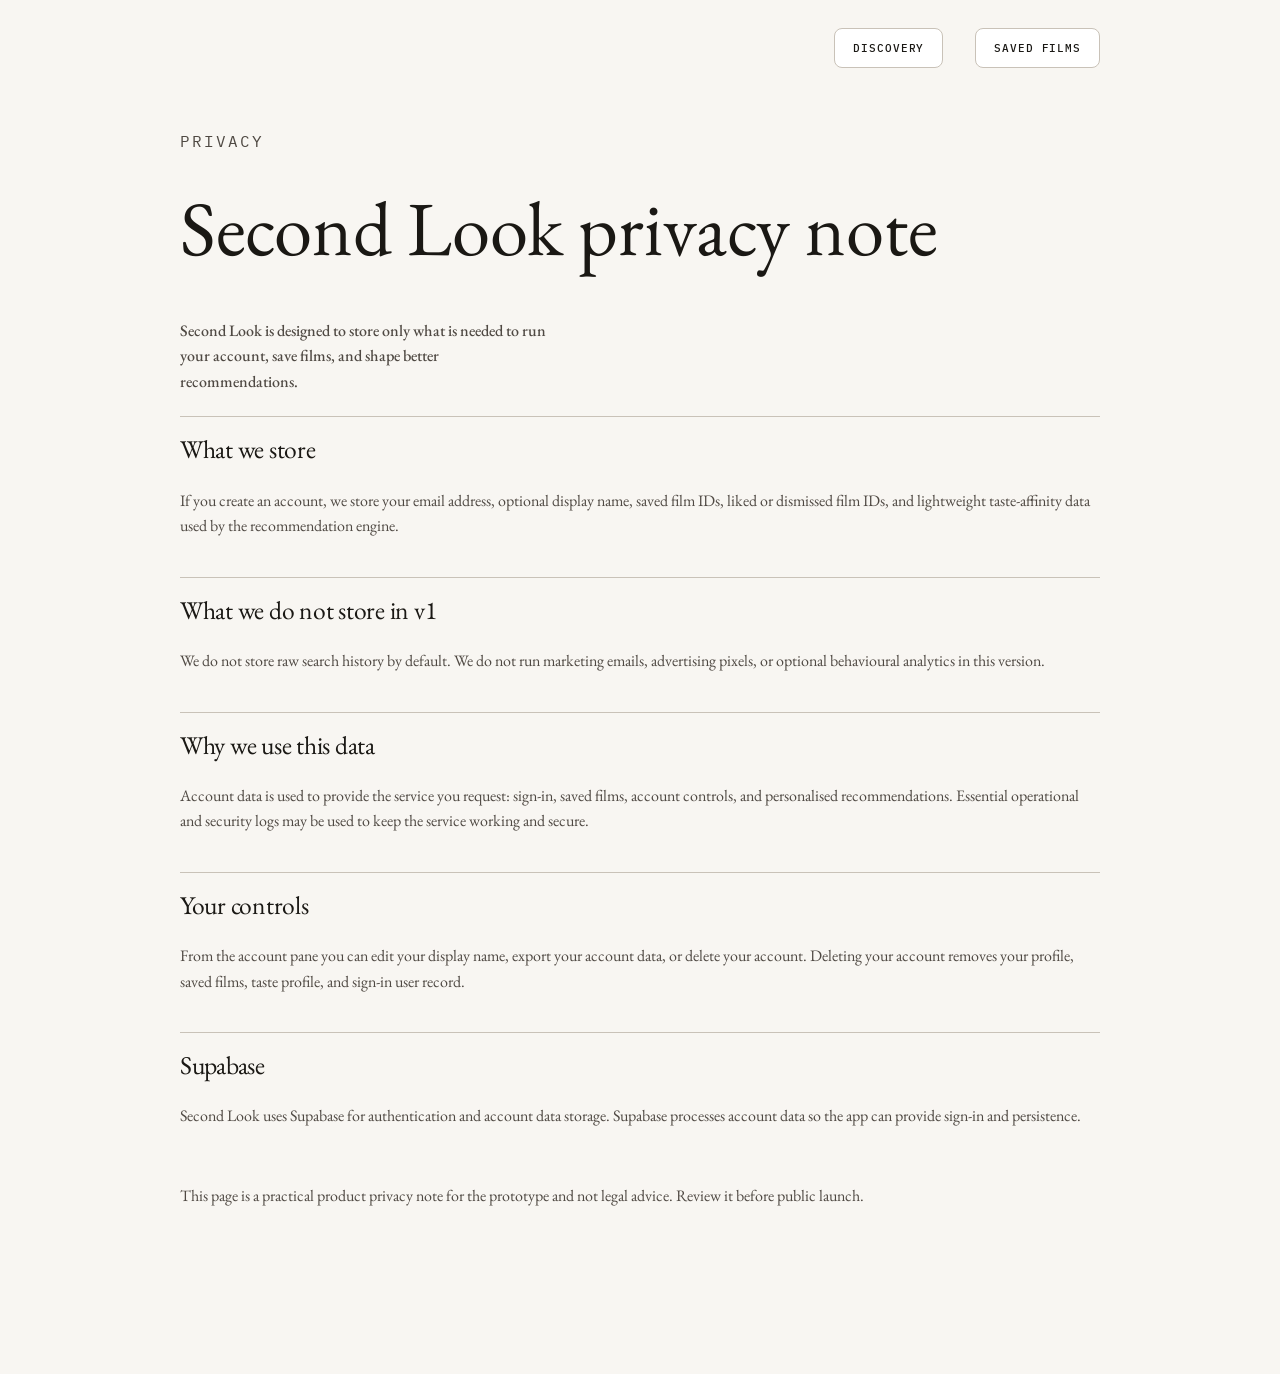
==== commit c0a0e43a: "Dial hero wash back so rotating stills stay visible; bump CSS version Replace the near-opaque hero o" ====
--- a/privacy.html
+++ b/privacy.html
@@ -10,7 +10,7 @@
       href="https://fonts.googleapis.com/css2?family=EB+Garamond:ital,wght@0,400;0,500;1,400&family=IBM+Plex+Mono:wght@400;500;600&display=swap"
       rel="stylesheet"
     />
-    <link rel="stylesheet" href="./styles.css?v=53" />
+    <link rel="stylesheet" href="./styles.css?v=54" />
   </head>
   <body class="privacy-page">
     <div class="page-shell privacy-page-shell">
--- a/styles.css
+++ b/styles.css
@@ -9,10 +9,10 @@
   --paper: #ffffff;         /* elevated surface, used sparingly */
   --surface: #ffffff;
   --ink: #1a1814;           /* near-black, warm undertone */
-  --text: #6b6560;          /* secondary labels, descriptions */
-  --muted: #9b928a;         /* mono metadata: director, year, runtime */
-  --line: #e4e0d9;          /* hairline dividers only */
-  --border: #e4e0d9;
+  --text: #4f4943;          /* secondary labels, descriptions */
+  --muted: #6f675f;         /* mono metadata: director, year, runtime */
+  --line: #c9c2b8;          /* hairline dividers only */
+  --border: #c9c2b8;
   --accent: #1a1814;        /* no colour accent — posters are the palette */
   --accent-soft: #f1efea;
   --save: #1a1814;
@@ -79,7 +79,7 @@
 .page-shell {
   width: min(1440px, calc(100% - 48px));
   margin: 0 auto;
-  padding: 20px 0 44px;
+  padding: 24px 0 56px;
 }
 
 .app-topbar {
@@ -101,7 +101,7 @@
   border-radius: var(--radius-pill);
   background: var(--paper);
   color: var(--ink);
-  font-size: 0.84rem;
+  font-size: 0.88rem;
   font-weight: 800;
   line-height: 1;
   text-decoration: none;
@@ -448,10 +448,10 @@
 
 .hero {
   display: grid;
-  grid-template-columns: minmax(0, 1.65fr) minmax(280px, 0.72fr);
-  gap: 18px;
+  grid-template-columns: minmax(0, 1.58fr) minmax(300px, 0.78fr);
+  gap: 22px;
   align-items: stretch;
-  margin: 0 0 18px;
+  margin: 0 0 24px;
 }
 
 .hero-copy,
@@ -475,10 +475,10 @@
   display: flex;
   flex-direction: column;
   justify-content: space-between;
-  min-height: 520px;
-  padding: 28px;
+  min-height: 560px;
+  padding: clamp(24px, 3vw, 42px);
   background:
-    linear-gradient(180deg, rgba(236, 235, 230, 0.2), rgba(236, 235, 230, 0.88)),
+    linear-gradient(180deg, rgba(248, 246, 242, 0.66) 0%, rgba(248, 246, 242, 0.46) 50%, rgba(248, 246, 242, 0.9) 100%),
     var(--hero-image, url("./assets/images/hero/header-film-still.jpg")),
     var(--panel);
   background-size: cover;
@@ -537,57 +537,62 @@
 }
 
 .hero-text {
-  max-width: 50ch;
+  max-width: 58ch;
   margin: 24px 0 0;
-  font-size: 1.125rem;
-  font-weight: 400;
-  line-height: 1.5;
-  color: var(--text);
+  font-size: clamp(1.08rem, 1.3vw, 1.22rem);
+  font-weight: 500;
+  line-height: 1.62;
+  color: var(--ink);
 }
 
 .hero-links {
-  display: flex;
-  gap: 14px;
-  margin-top: 28px;
-  flex-wrap: wrap;
+  display: grid;
+  grid-template-columns: repeat(2, minmax(0, 1fr));
+  gap: 18px;
+  margin-top: 34px;
 }
 
 .hero-link {
   display: flex;
   flex-direction: column;
-  gap: 6px;
-  flex: 1 1 240px;
-  min-width: 220px;
-  padding: 16px 18px;
-  border: 1px solid #ffffff;
-  border-radius: 18px;
-  background: #ffffff;
-  color: #111111;
+  gap: 8px;
+  min-height: 112px;
+  align-items: center;
+  justify-content: center;
+  padding: 20px 22px;
+  border: 2px solid var(--ink);
+  border-radius: var(--radius-card);
+  background: var(--ink);
+  color: #ffffff;
   text-decoration: none;
+  text-align: center;
   transition:
     background-color 0.25s ease,
     border-color 0.25s ease,
+    box-shadow 0.25s ease,
     transform 0.25s ease;
 }
 
 .hero-link:hover {
-  background: #f2f2f2;
-  border-color: #f2f2f2;
+  background: #3a332c;
+  border-color: #3a332c;
+  box-shadow: 0 14px 28px rgba(26, 24, 20, 0.18);
   transform: translateY(-2px);
 }
 
 .hero-link__title {
-  font-family: var(--display, var(--body));
-  font-size: 1.02rem;
-  font-weight: 700;
-  letter-spacing: -0.01em;
-  color: #111111;
+  font-family: var(--body);
+  font-size: clamp(1.08rem, 1.5vw, 1.32rem);
+  font-weight: 800;
+  letter-spacing: 0;
+  color: inherit;
 }
 
 .hero-link__hint {
-  font-size: 0.82rem;
-  line-height: 1.4;
-  color: rgba(17, 17, 17, 0.66);
+  font-size: 0.9rem;
+  font-weight: 700;
+  line-height: 1.35;
+  color: rgba(255, 255, 255, 0.8);
 }
 
 .browse-search {
@@ -675,11 +680,11 @@
 .home-flow {
   display: flex;
   flex-direction: column;
-  gap: 24px;
+  gap: 30px;
 }
 
 .card {
-  padding: 24px;
+  padding: clamp(22px, 2.3vw, 32px);
 }
 
 .controls.card {
@@ -2475,12 +2480,31 @@
 @media (max-width: 640px) {
   .page-shell {
     width: min(100% - 18px, 1500px);
+    padding-top: 12px;
+  }
+
+  .app-topbar {
+    flex-wrap: wrap;
+    justify-content: flex-start;
   }
 
   .hero-copy,
   .hero-panel,
   .card {
     padding: 20px;
+  }
+
+  .hero-copy {
+    min-height: 0;
+  }
+
+  .hero-links {
+    grid-template-columns: 1fr;
+    gap: 12px;
+  }
+
+  .hero-link {
+    min-height: 92px;
   }
 
   h1 {
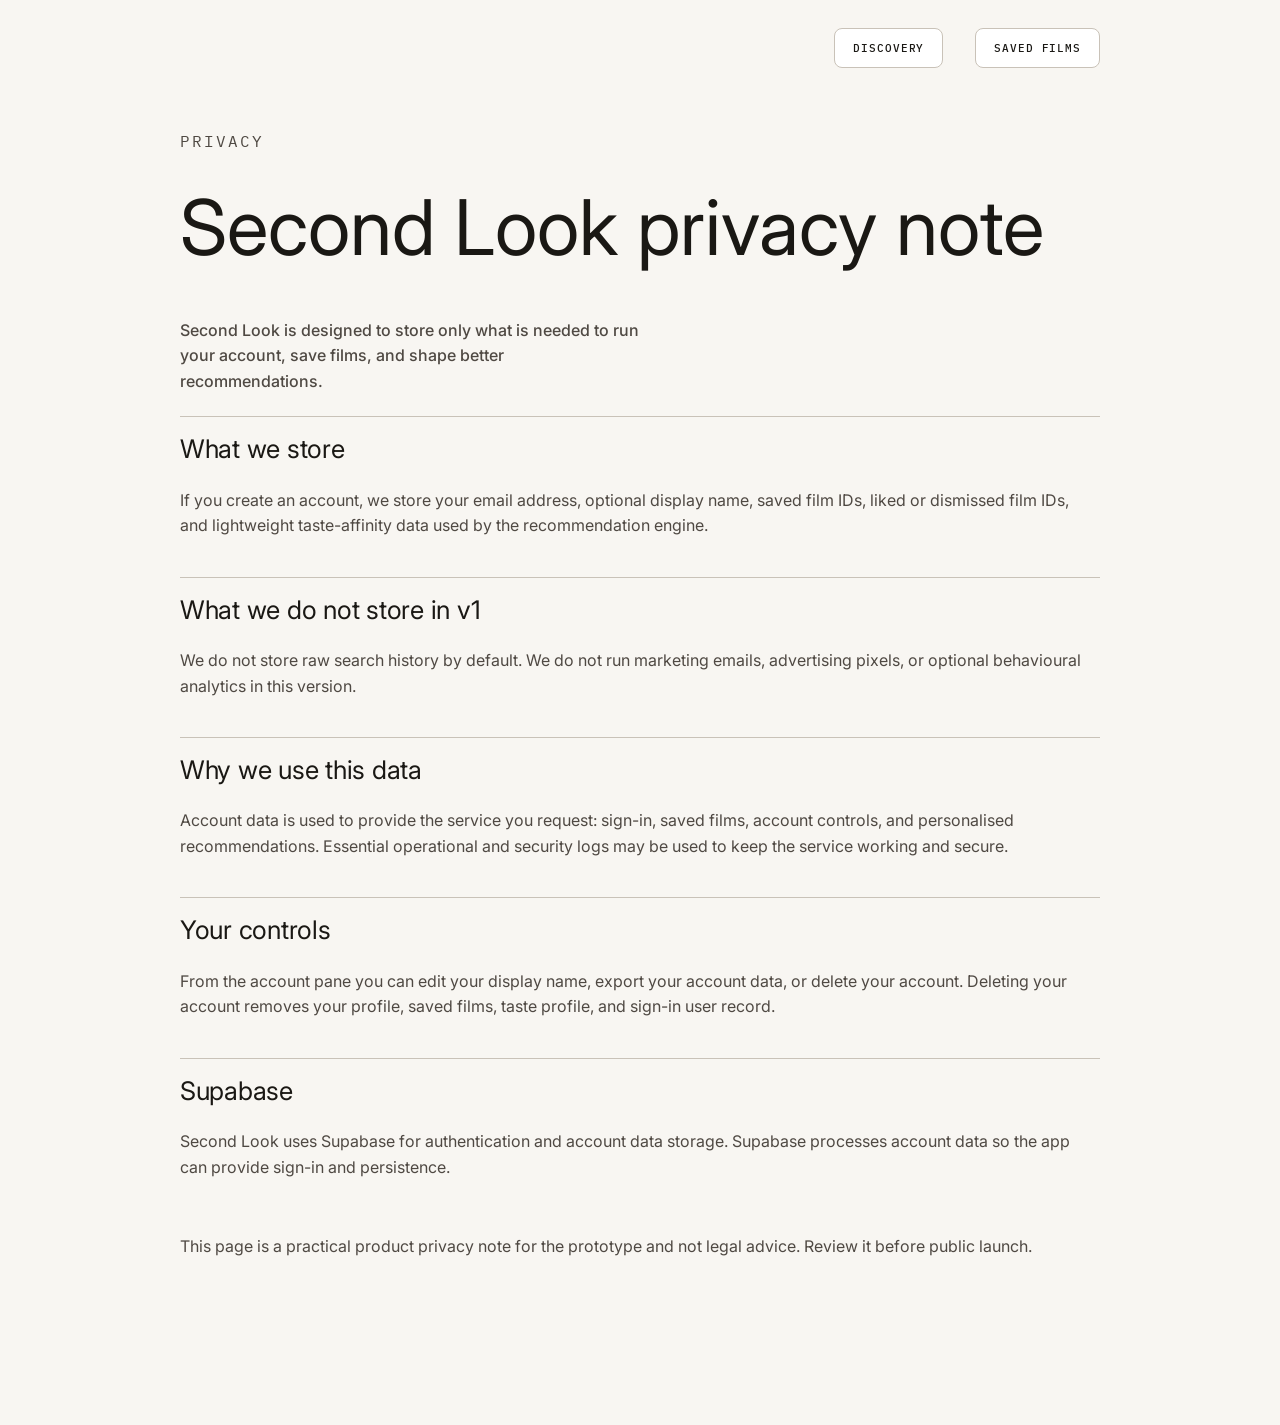
==== commit 6f3e0a3f: "Switch page typography from EB Garamond to Inter (sans-serif) Repoint the --display and --body token" ====
--- a/privacy.html
+++ b/privacy.html
@@ -7,10 +7,10 @@
     <link rel="preconnect" href="https://fonts.googleapis.com" />
     <link rel="preconnect" href="https://fonts.gstatic.com" crossorigin />
     <link
-      href="https://fonts.googleapis.com/css2?family=EB+Garamond:ital,wght@0,400;0,500;1,400&family=IBM+Plex+Mono:wght@400;500;600&display=swap"
+      href="https://fonts.googleapis.com/css2?family=IBM+Plex+Mono:wght@400;500;600&family=Inter:ital,wght@0,400;0,500;0,600;0,700;0,800;1,400&display=swap"
       rel="stylesheet"
     />
-    <link rel="stylesheet" href="./styles.css?v=54" />
+    <link rel="stylesheet" href="./styles.css?v=57" />
   </head>
   <body class="privacy-page">
     <div class="page-shell privacy-page-shell">
--- a/styles.css
+++ b/styles.css
@@ -1,4 +1,4 @@
-/* EB Garamond + IBM Plex Mono are loaded via <link> in each page <head>. */
+/* Inter + IBM Plex Mono are loaded via <link> in each page <head>. */
 
 /* Design system — editorial, image-led, print restraint (see DESIGN.md).
    The film image is the design; UI chrome is quiet scaffolding. */
@@ -18,8 +18,8 @@
   --save: #1a1814;
   --save-soft: #f1efea;
   --save-ink: #1a1814;
-  --display: "EB Garamond", Georgia, "Times New Roman", serif;
-  --body: "EB Garamond", Georgia, "Times New Roman", serif;
+  --display: "Inter", -apple-system, BlinkMacSystemFont, "Segoe UI", Roboto, Helvetica, Arial, sans-serif;
+  --body: "Inter", -apple-system, BlinkMacSystemFont, "Segoe UI", Roboto, Helvetica, Arial, sans-serif;
   --mono: "IBM Plex Mono", "SFMono-Regular", "Courier New", monospace;
   --radius-lg: 4px;
   --radius-md: 4px;
@@ -561,9 +561,9 @@
   justify-content: center;
   padding: 20px 22px;
   border: 2px solid var(--ink);
-  border-radius: var(--radius-card);
-  background: var(--ink);
-  color: #ffffff;
+  border-radius: 999px;
+  background: var(--surface);
+  color: var(--ink);
   text-decoration: none;
   text-align: center;
   transition:
@@ -574,9 +574,9 @@
 }
 
 .hero-link:hover {
-  background: #3a332c;
-  border-color: #3a332c;
-  box-shadow: 0 14px 28px rgba(26, 24, 20, 0.18);
+  background: var(--accent-soft);
+  border-color: var(--ink);
+  box-shadow: 0 14px 28px rgba(26, 24, 20, 0.16);
   transform: translateY(-2px);
 }
 
@@ -592,7 +592,7 @@
   font-size: 0.9rem;
   font-weight: 700;
   line-height: 1.35;
-  color: rgba(255, 255, 255, 0.8);
+  color: rgba(26, 24, 20, 0.66);
 }
 
 .browse-search {
@@ -2680,32 +2680,7 @@
 
 /* Hero CTAs — no card, no pill: quiet editorial links under a hairline */
 .hero-links { gap: var(--space-md); margin-top: var(--space-lg); }
-.hero-link {
-  flex: 1 1 260px;
-  min-width: 220px;
-  padding: var(--space-sm) 0 0;
-  border: none;
-  border-top: 1px solid var(--border);
-  border-radius: 0;
-  background: none;
-  transition: border-color 0.2s ease;
-}
-.hero-link:hover { background: none; border-color: var(--ink); transform: none; }
-.hero-link__title {
-  font-family: var(--display);
-  font-weight: 500;
-  font-size: 1.5rem;
-  letter-spacing: -0.01em;
-  color: var(--ink);
-}
-.hero-link__hint {
-  font-family: var(--mono);
-  font-size: 11px;
-  letter-spacing: 0.04em;
-  text-transform: uppercase;
-  line-height: 1.5;
-  color: var(--muted);
-}
+/* Hero CTAs render as the solid buttons defined in the base .hero-link block above. */
 
 /* Eyebrows / section labels */
 .eyebrow,
@@ -2999,12 +2974,11 @@
 .hero-copy h1 { margin-top: 0; }
 /* Light halo keeps dark text legible over dark rotating stills */
 .hero-copy h1,
-.hero-copy .hero-text,
-.hero-copy .hero-link__title {
+.hero-copy .hero-text {
   text-shadow: 0 1px 12px rgba(248, 246, 242, 0.85);
 }
 
-/* Quote module: restore its dark card (light text is legible again) */
+/* Quote module: its own dark card */
 .hero-panel {
   display: flex;
   flex-direction: column;
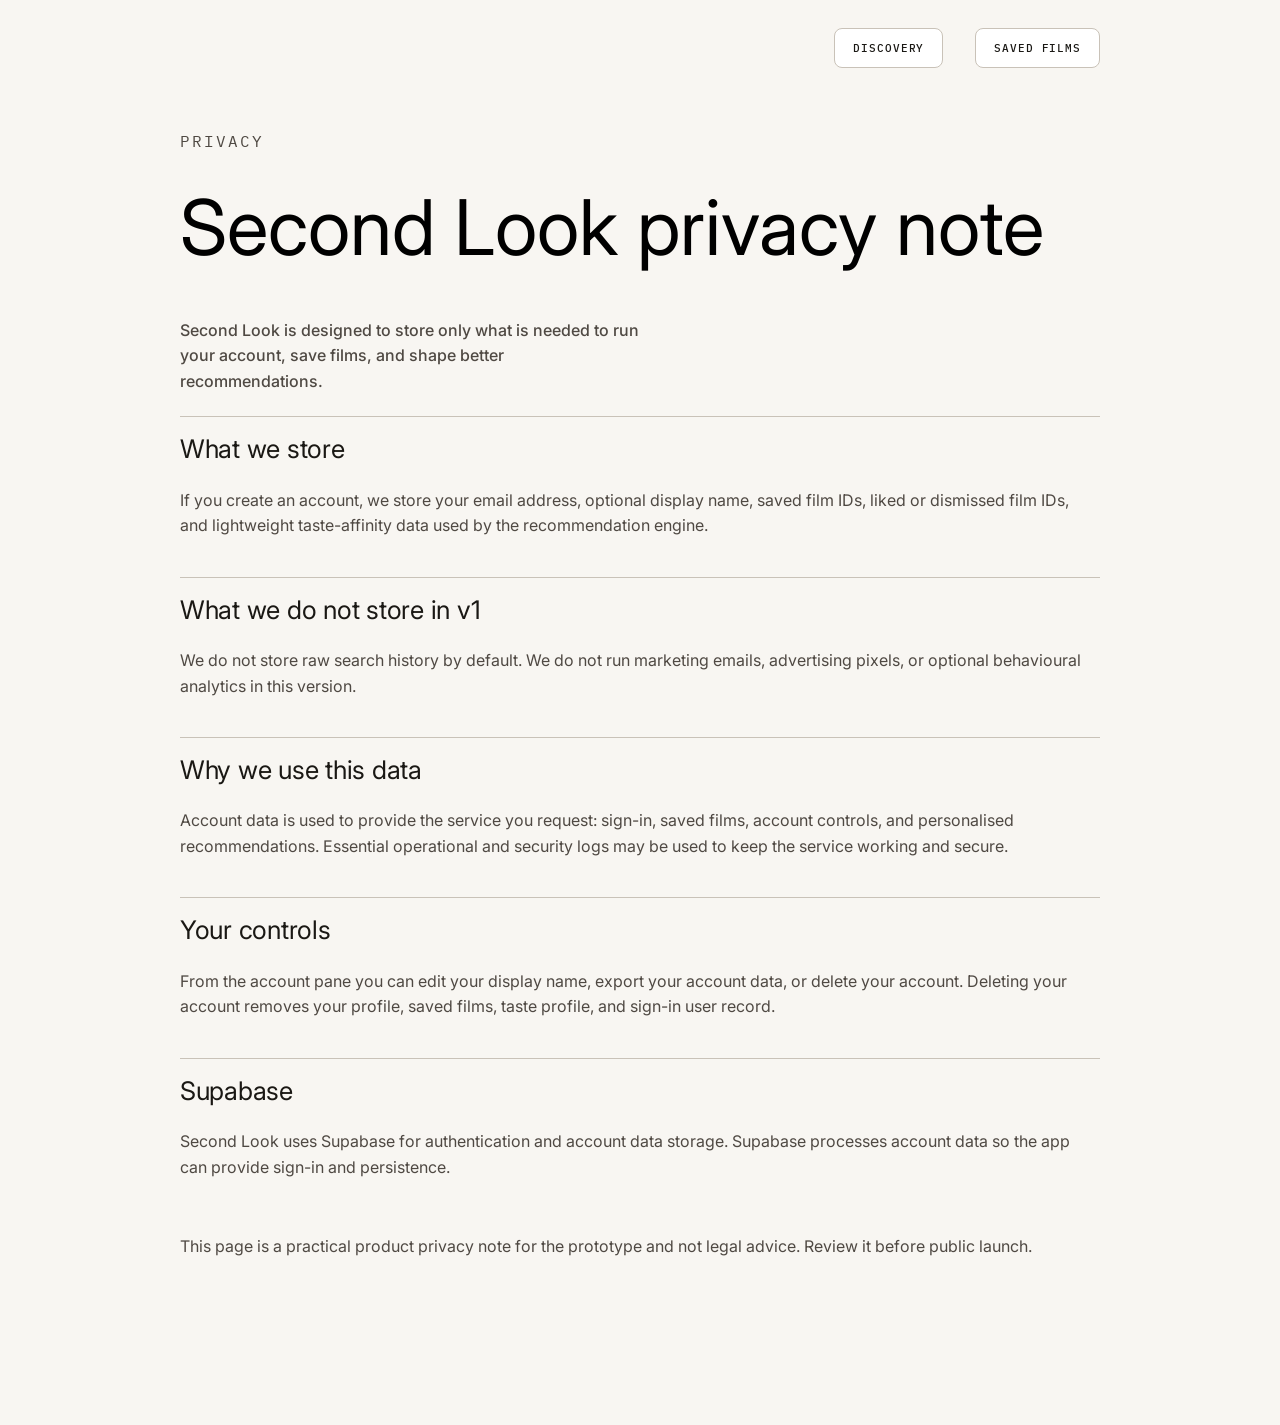
==== commit dd2a47eb: "Black hero copy; remove hero button border Set the hero title and intro copy to pure black on the ti" ====
--- a/privacy.html
+++ b/privacy.html
@@ -10,7 +10,7 @@
       href="https://fonts.googleapis.com/css2?family=IBM+Plex+Mono:wght@400;500;600&family=Inter:ital,wght@0,400;0,500;0,600;0,700;0,800;1,400&display=swap"
       rel="stylesheet"
     />
-    <link rel="stylesheet" href="./styles.css?v=57" />
+    <link rel="stylesheet" href="./styles.css?v=59" />
   </head>
   <body class="privacy-page">
     <div class="page-shell privacy-page-shell">
--- a/styles.css
+++ b/styles.css
@@ -478,7 +478,7 @@
   min-height: 560px;
   padding: clamp(24px, 3vw, 42px);
   background:
-    linear-gradient(180deg, rgba(248, 246, 242, 0.66) 0%, rgba(248, 246, 242, 0.46) 50%, rgba(248, 246, 242, 0.9) 100%),
+    linear-gradient(180deg, rgba(248, 246, 242, 0.5) 0%, rgba(248, 246, 242, 0.28) 50%, rgba(248, 246, 242, 0.82) 100%),
     var(--hero-image, url("./assets/images/hero/header-film-still.jpg")),
     var(--panel);
   background-size: cover;
@@ -560,7 +560,7 @@
   align-items: center;
   justify-content: center;
   padding: 20px 22px;
-  border: 2px solid var(--ink);
+  border: none;
   border-radius: 999px;
   background: var(--surface);
   color: var(--ink);
@@ -2667,13 +2667,14 @@
   font-size: clamp(3.4rem, 8vw, 5rem);
   text-transform: none;
   margin: var(--space-md) 0 0;
+  color: #000000;
 }
 .hero-indent { margin-left: 0; }
 .hero-text {
   font-family: var(--body);
   font-size: 1.2rem;
   line-height: 1.5;
-  color: var(--text);
+  color: #000000;
   max-width: 46ch;
   margin-top: var(--space-md);
 }
@@ -2963,7 +2964,7 @@
   border: 1px solid var(--border);
   border-radius: 14px;
   background:
-    linear-gradient(180deg, rgba(248, 246, 242, 0.64) 0%, rgba(248, 246, 242, 0.34) 46%, rgba(248, 246, 242, 0.92) 100%),
+    linear-gradient(180deg, rgba(248, 246, 242, 0.5) 0%, rgba(248, 246, 242, 0.28) 50%, rgba(248, 246, 242, 0.82) 100%),
     var(--hero-image, url("./assets/images/hero/header-film-still.jpg")),
     var(--surface);
   background-size: cover;
@@ -2972,11 +2973,6 @@
   overflow: hidden;
 }
 .hero-copy h1 { margin-top: 0; }
-/* Light halo keeps dark text legible over dark rotating stills */
-.hero-copy h1,
-.hero-copy .hero-text {
-  text-shadow: 0 1px 12px rgba(248, 246, 242, 0.85);
-}
 
 /* Quote module: its own dark card */
 .hero-panel {
